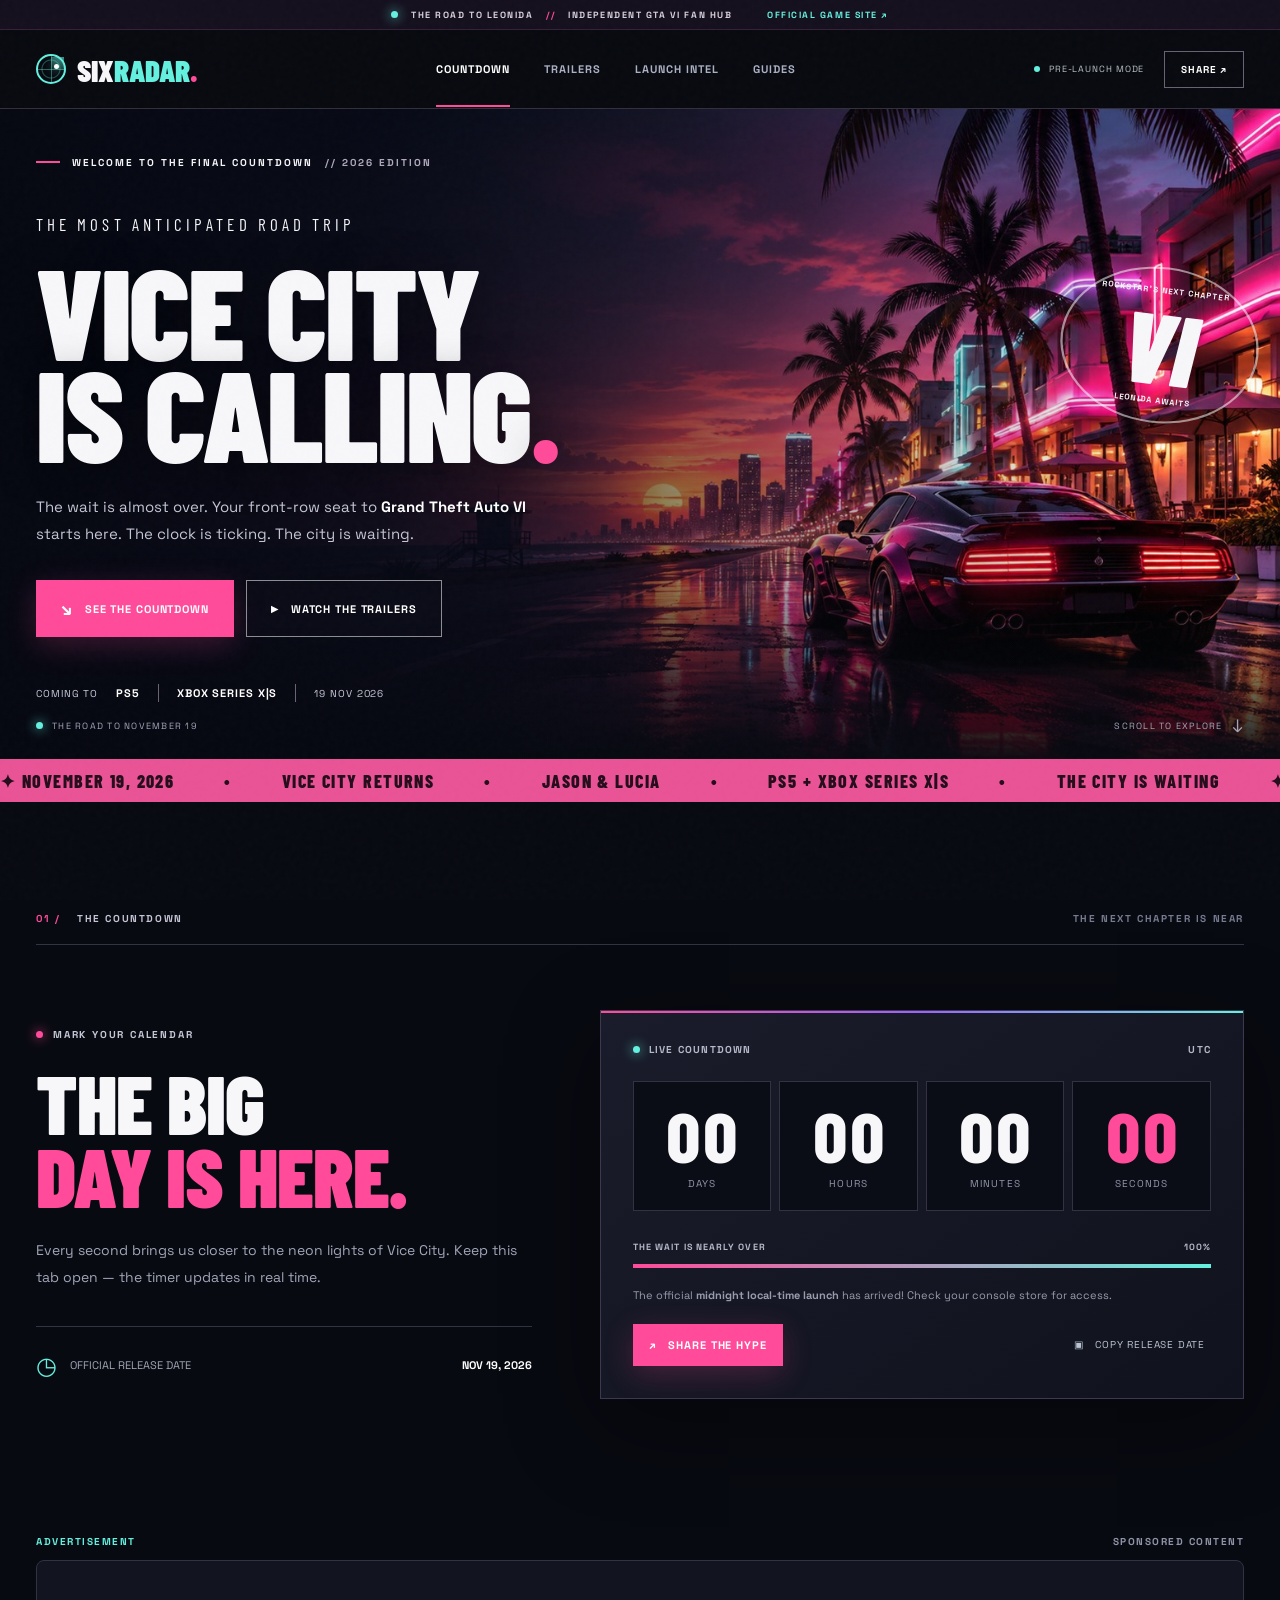
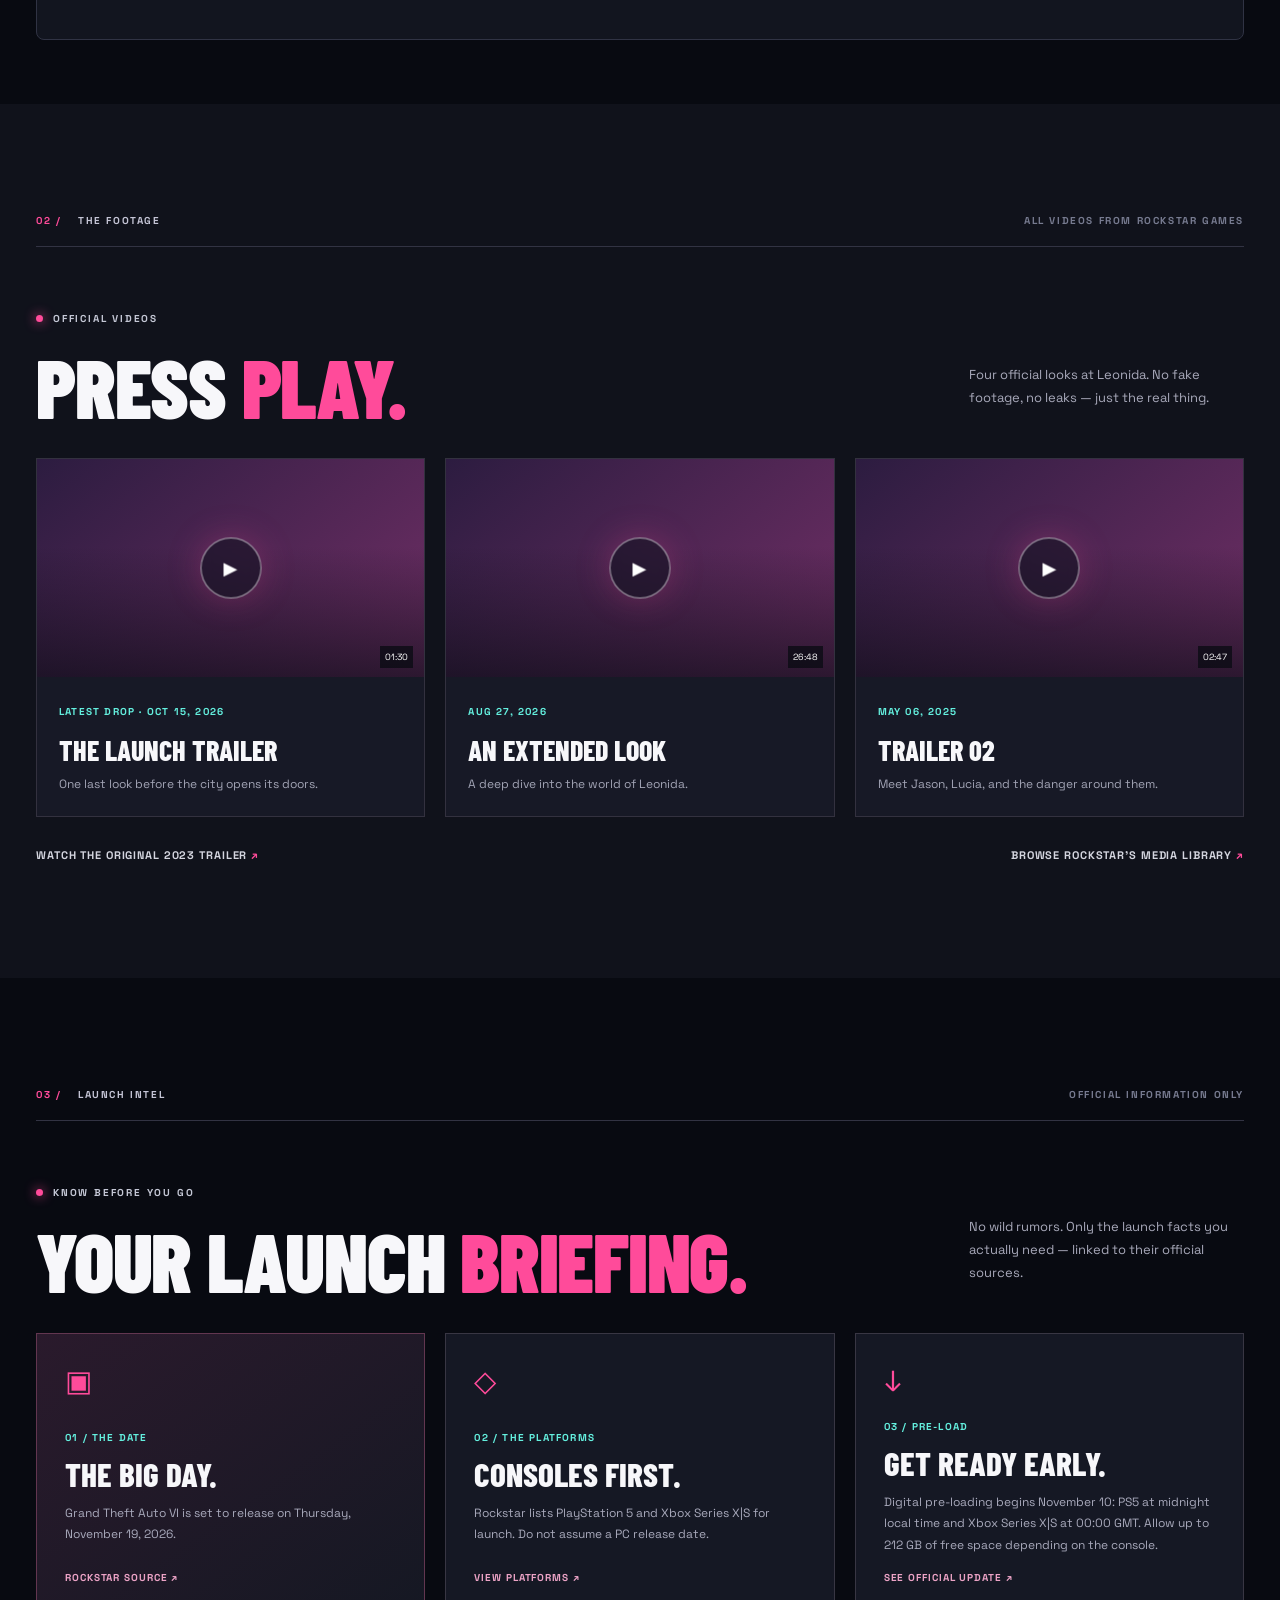
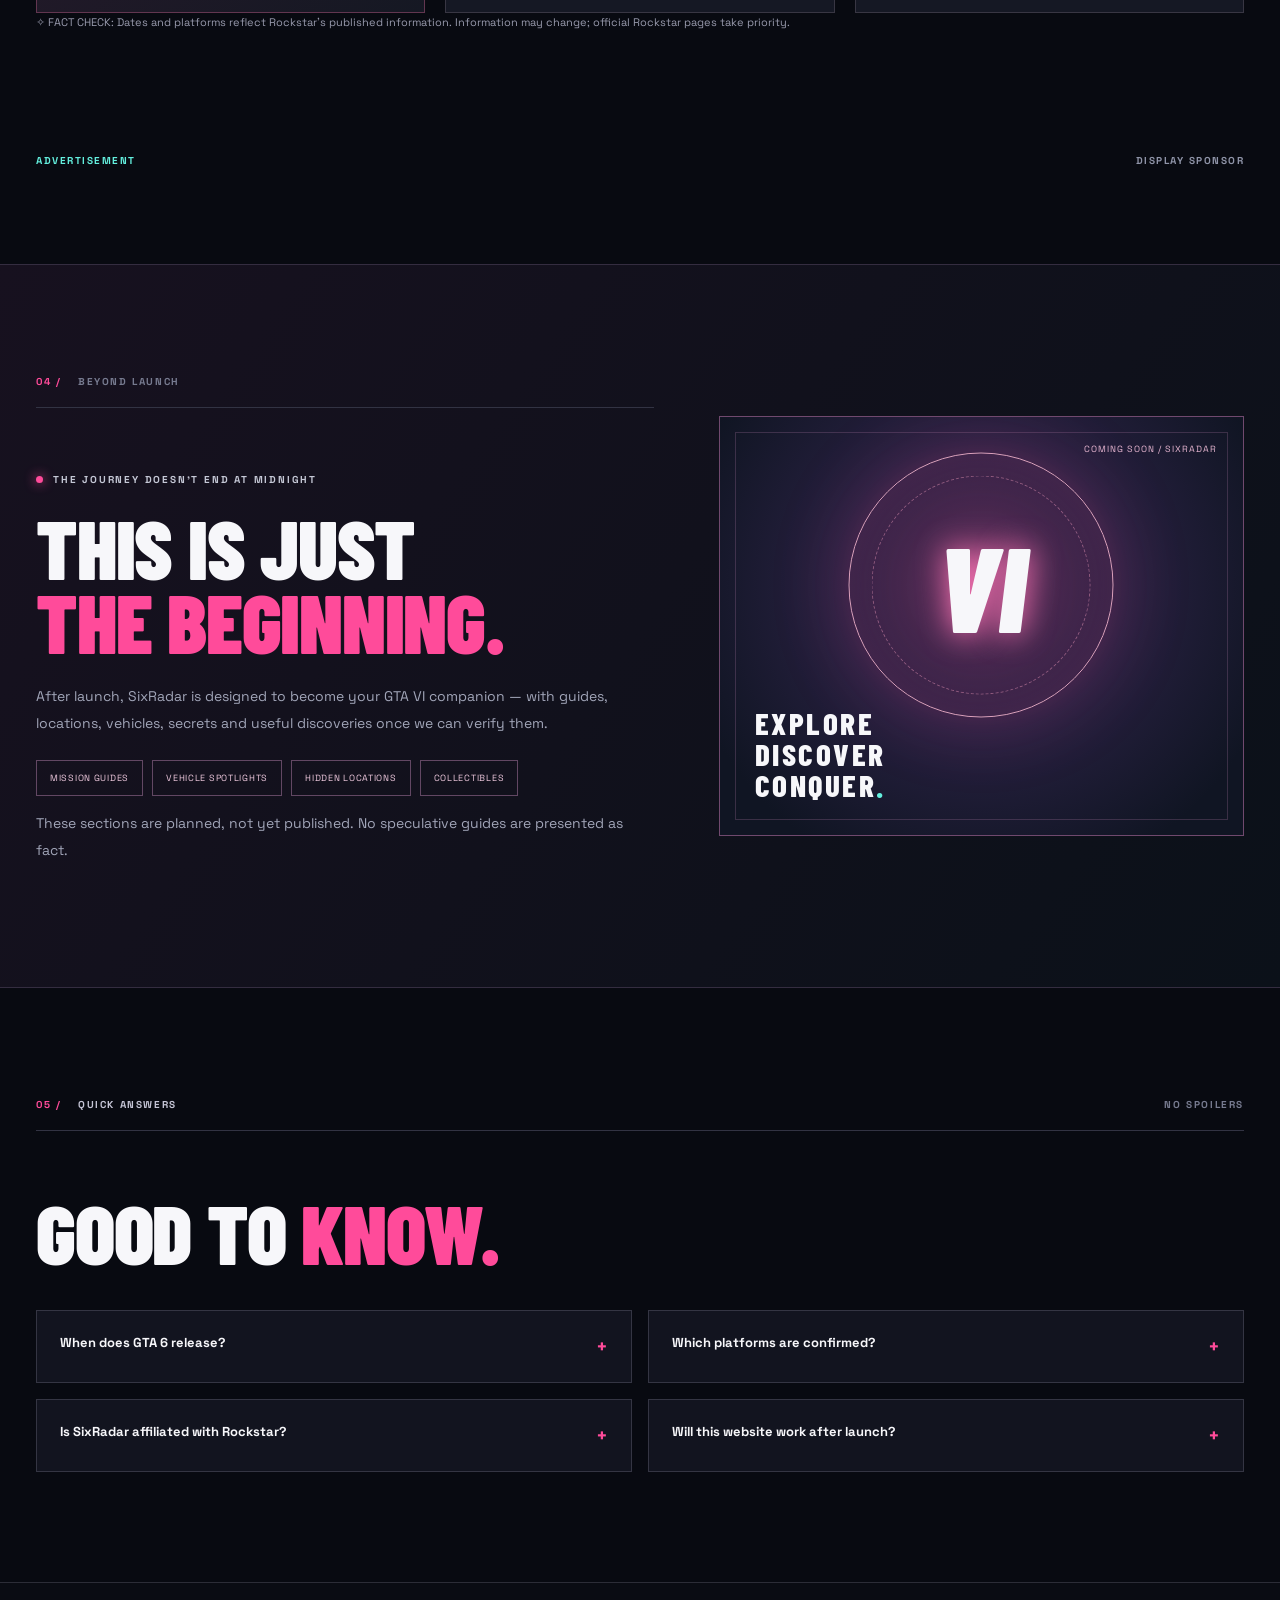
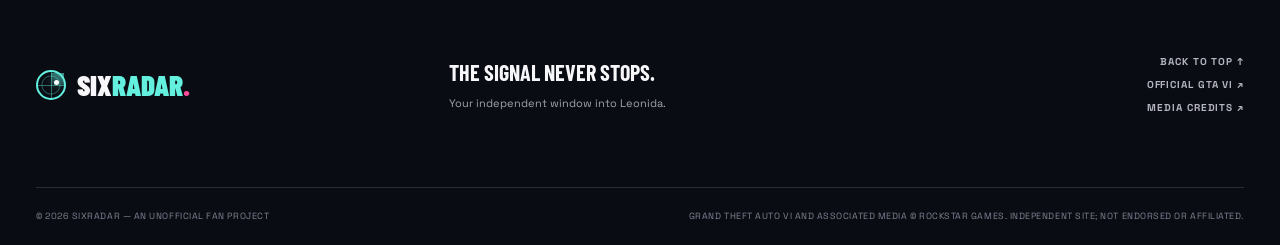
==== index.html @ d9e8db36 "Verify SixRadar Cloudflare Pages in Google Search Console" ====
<!DOCTYPE html>
<html lang="en">
<head>
  <meta charset="utf-8" />
  <meta name="viewport" content="width=device-width,initial-scale=1,viewport-fit=cover" />
  <meta name="google-site-verification" content="GbsGL24piSUaNWdPar-K2qkLWsZM8mzeV_qRBLPNmeA" />
  <meta name="theme-color" content="#090b13" />
  <meta name="description" content="The independent GTA 6 launch hub. Live countdown to November 19, 2026, Rockstar's official trailers, pre-load information, and upcoming GTA VI guides." />
  <meta name="robots" content="index,follow,max-image-preview:large" />
  <link rel="canonical" href="https://sixradar.pages.dev/" />
  <meta property="og:type" content="website" />
  <meta property="og:title" content="SIXRADAR — GTA 6 Countdown, Trailers & Launch Hub" />
  <meta property="og:description" content="Vice City is calling. Count down to November 19, 2026, and watch official GTA VI trailers." />
  <meta property="og:image" content="https://sixradar.pages.dev/assets/vice-neon-hero.jpg" />
  <meta name="twitter:card" content="summary_large_image" />
  <title>GTA 6 Countdown — Release Date, Trailers & Guides | SixRadar</title>
  <link rel="icon" href="assets/favicon.svg" type="image/svg+xml" />
  <link rel="preconnect" href="https://fonts.googleapis.com" />
  <link rel="preconnect" href="https://fonts.gstatic.com" crossorigin />
  <link href="https://fonts.googleapis.com/css2?family=Barlow+Condensed:wght@500;600;700;800;900&family=Space+Grotesk:wght@400;500;600;700&display=swap" rel="stylesheet" />
  <link rel="stylesheet" href="styles.css" />
  <script type="application/ld+json">{"@context":"https://schema.org","@type":"WebSite","name":"SixRadar","description":"Independent Grand Theft Auto VI fan launch hub with countdown, media, and guides.","inLanguage":"en"}</script>
</head>
<body>
  <div class="grain" aria-hidden="true"></div>
  <div class="topline"><span class="live-pip"></span> <span>THE ROAD TO LEONIDA</span> <span class="topline-divider">//</span> <span>INDEPENDENT GTA VI FAN HUB</span> <a href="https://www.rockstargames.com/VI" target="_blank" rel="noopener noreferrer">OFFICIAL GAME SITE <span aria-hidden="true">↗</span></a></div>
  <header class="site-header" id="top">
    <div class="header-wrap">
      <a class="wordmark" href="#top" aria-label="SixRadar home"><span class="radar-mark"><span class="radar-sweep"></span><span class="radar-dot"></span></span><span>SIX<span class="accent">RADAR</span><i>.</i></span></a>
      <nav class="desktop-nav" aria-label="Main navigation">
        <a href="#countdown" class="selected">COUNTDOWN</a><a href="#trailers">TRAILERS</a><a href="#intel">LAUNCH INTEL</a><a href="#afterlaunch">GUIDES</a>
      </nav>
      <div class="header-actions"><span class="online"><span></span> PRE-LAUNCH MODE</span><button class="menu-toggle" id="menu-toggle" aria-label="Toggle menu" aria-controls="mobile-nav" aria-expanded="false"><span></span><span></span><span></span></button><button class="small-share" id="share-header">SHARE <span aria-hidden="true">↗</span></button></div>
    </div>
    <nav class="mobile-nav" id="mobile-nav" aria-label="Mobile navigation" hidden><a href="#countdown">COUNTDOWN</a><a href="#trailers">TRAILERS</a><a href="#intel">LAUNCH INTEL</a><a href="#afterlaunch">GUIDES</a></nav>
  </header>
  <main>
    <section class="hero" aria-labelledby="hero-title">
      <div class="hero-image" role="img" aria-label="Original neon-noir coastal city artwork, with palm trees, a sports car and an illuminated skyline at sunset"></div><div class="hero-color" aria-hidden="true"></div>
      <div class="hero-inner page-width">
        <div class="hero-copy">
          <div class="eyebrow"><span class="eyebrow-line"></span><span>WELCOME TO THE FINAL COUNTDOWN</span><span class="edition">// 2026 EDITION</span></div>
          <div class="hero-label">THE MOST ANTICIPATED ROAD TRIP</div>
          <h1 id="hero-title">VICE CITY<br/><span>IS CALLING<span class="period">.</span></span></h1>
          <p class="hero-sub">The wait is almost over. Your front-row seat to <strong>Grand Theft Auto VI</strong> starts here. The clock is ticking. The city is waiting.</p>
          <div class="hero-cta"><a href="#countdown" class="btn btn-primary"><span class="arrow-circle">↘</span> SEE THE COUNTDOWN</a><a href="#trailers" class="btn btn-glass"><span class="play-small">▶</span> WATCH THE TRAILERS</a></div>
          <div class="hero-platforms"><span>COMING TO</span><strong>PS5</strong><span class="platform-divide"></span><strong>XBOX SERIES X|S</strong><span class="platform-divide"></span><span>19 NOV 2026</span></div>
        </div>
        <div class="hero-stamp"><span class="stamp-mini">ROCKSTAR'S NEXT CHAPTER</span><strong>VI</strong><span>LEONIDA AWAITS</span></div>
        <div class="hero-bottom"><span><span class="live-pip"></span> THE ROAD TO NOVEMBER 19</span><span>SCROLL TO EXPLORE <span class="scrollarrow">↓</span></span></div>
      </div>
    </section>
    <div class="ticker" aria-label="Launch information"><div class="ticker-content"> <span>✦ NOVEMBER 19, 2026</span> <span>•</span><span>VICE CITY RETURNS</span><span>•</span><span>JASON & LUCIA</span><span>•</span><span>PS5 + XBOX SERIES X|S</span><span>•</span><span>THE CITY IS WAITING</span><span>✦</span><span> NOVEMBER 19, 2026</span></div></div>

    <section class="countdown-section section page-width" id="countdown" aria-labelledby="countdown-heading">
      <div class="section-topline"><span><span class="section-number">01 /</span> THE COUNTDOWN</span><span>THE NEXT CHAPTER IS NEAR</span></div>
      <div class="countdown-layout">
        <div class="countdown-left"><div class="section-kicker"><span class="pink-pip"></span> MARK YOUR CALENDAR</div><h2 id="countdown-heading">THE FINAL<br/><em>COUNTDOWN.</em></h2><p>Every second brings us closer to the neon lights of Vice City. Keep this tab open — the timer updates in real time.</p><div class="launch-date"><span class="launch-calendar">◷</span><span>OFFICIAL RELEASE DATE</span><strong>NOV 19, 2026</strong></div></div>
        <div class="timer-panel"><div class="timer-top"><span><span class="live-pip"></span> LIVE COUNTDOWN</span><span id="timezone-label">YOUR LOCAL TIME</span></div>
          <div class="timer-grid" role="timer" aria-label="Countdown to GTA VI release date"><div class="timer-cell"><strong id="days">--</strong><span>DAYS</span></div><div class="timer-cell"><strong id="hours">--</strong><span>HOURS</span></div><div class="timer-cell"><strong id="minutes">--</strong><span>MINUTES</span></div><div class="timer-cell"><strong id="seconds">--</strong><span>SECONDS</span></div></div>
          <div class="progress-meta"><span>THE WAIT IS NEARLY OVER</span><span id="progress-pct">...</span></div><div class="progress-track" role="progressbar" aria-label="Countdown progress through November 2026" aria-valuemin="0" aria-valuemax="100" aria-valuenow="0" id="progressbar"><span id="progress-fill"></span></div><p class="timer-footnote" id="countdown-note">Countdown to the officially confirmed <strong>midnight local-time launch</strong> on November 19, 2026. Actual access also depends on your platform and account.</p>
          <div class="timer-actions"><button id="share-countdown" class="btn btn-primary btn-compact">↗ &nbsp; SHARE THE HYPE</button><button id="copy-date" class="date-action">▣ &nbsp; COPY RELEASE DATE</button></div>
        </div>
      </div>
    </section>

    <!-- Adsterra Native Banner (publisher supplied; approved SixRadar zone) -->
    <aside class="sponsored-section page-width" aria-label="Sponsored content">
      <div class="sponsored-heading"><span>ADVERTISEMENT</span><span>SPONSORED CONTENT</span></div>
      <div class="sponsored-content">
        <script async="async" data-cfasync="false" src="https://bauval.org/21/71a79f632a3027678ef19971a201fa99"></script>
        <div id="container-71a79f632a3027678ef19971a201fa99"></div>
      </div>
    </aside>

    <section class="trailers-section section" id="trailers" aria-labelledby="trailers-heading"><div class="page-width"><div class="section-topline"><span><span class="section-number">02 /</span> THE FOOTAGE</span><span>ALL VIDEOS FROM ROCKSTAR GAMES</span></div><div class="section-title-row"><div><div class="section-kicker"><span class="pink-pip"></span> OFFICIAL VIDEOS</div><h2 id="trailers-heading">PRESS <em>PLAY.</em></h2></div><p>Four official looks at Leonida. No fake footage, no leaks — just the real thing.</p></div>
      <div class="video-grid"><article class="video-card featured"><button class="video-thumb" data-video="rz1B4B2yBZY" data-title="Grand Theft Auto VI Launch Trailer" aria-label="Play the GTA VI Launch Trailer"><img src="https://i.ytimg.com/vi/rz1B4B2yBZY/maxresdefault.jpg" alt="Official GTA VI Launch Trailer thumbnail" loading="lazy" onerror="this.hidden=true"/><span class="video-tint"></span><span class="play-button">▶</span><span class="video-length">01:30</span></button><div class="video-info"><span class="video-tag">LATEST DROP · OCT 15, 2026</span><h3>THE LAUNCH TRAILER</h3><p>One last look before the city opens its doors.</p></div></article>
      <article class="video-card"><button class="video-thumb" data-video="tJbzMqJGH4k" data-title="Grand Theft Auto VI: An Extended Look" aria-label="Play GTA VI An Extended Look"><img src="https://i.ytimg.com/vi/tJbzMqJGH4k/maxresdefault.jpg" alt="Official GTA VI extended look video thumbnail" loading="lazy" onerror="this.hidden=true"/><span class="video-tint"></span><span class="play-button">▶</span><span class="video-length">26:48</span></button><div class="video-info"><span class="video-tag">AUG 27, 2026</span><h3>AN EXTENDED LOOK</h3><p>A deep dive into the world of Leonida.</p></div></article>
      <article class="video-card"><button class="video-thumb" data-video="VQRLujxTm3c" data-title="Grand Theft Auto VI Trailer 2" aria-label="Play GTA VI Trailer 2"><img src="https://i.ytimg.com/vi/VQRLujxTm3c/maxresdefault.jpg" alt="Official GTA VI Trailer 2 thumbnail" loading="lazy" onerror="this.hidden=true"/><span class="video-tint"></span><span class="play-button">▶</span><span class="video-length">02:47</span></button><div class="video-info"><span class="video-tag">MAY 06, 2025</span><h3>TRAILER 02</h3><p>Meet Jason, Lucia, and the danger around them.</p></div></article></div>
      <div class="trailers-footer"><button class="text-link" data-video="QdBZY2fkU-0" data-title="Grand Theft Auto VI Trailer 1">WATCH THE ORIGINAL 2023 TRAILER <span>↗</span></button><a class="text-link" href="https://www.rockstargames.com/VI/media" target="_blank" rel="noopener noreferrer">BROWSE ROCKSTAR'S MEDIA LIBRARY <span>↗</span></a></div>
      </div></section>

    <section class="intel-section section page-width" id="intel" aria-labelledby="intel-heading"><div class="section-topline"><span><span class="section-number">03 /</span> LAUNCH INTEL</span><span>OFFICIAL INFORMATION ONLY</span></div><div class="section-title-row"><div><div class="section-kicker"><span class="pink-pip"></span> KNOW BEFORE YOU GO</div><h2 id="intel-heading">YOUR LAUNCH <em>BRIEFING.</em></h2></div><p>No wild rumors. Only the launch facts you actually need — linked to their official sources.</p></div>
      <div class="intel-grid">
        <article class="intel-card card-main"><div class="intel-icon">▣</div><div><span class="intel-tag">01 / THE DATE</span><h3>THE BIG DAY.</h3><p>Grand Theft Auto VI is set to release on Thursday, November 19, 2026.</p></div><a href="https://www.rockstargames.com/VI" target="_blank" rel="noopener noreferrer">ROCKSTAR SOURCE ↗</a></article>
        <article class="intel-card"><div class="intel-icon">◇</div><div><span class="intel-tag">02 / THE PLATFORMS</span><h3>CONSOLES FIRST.</h3><p>Rockstar lists PlayStation 5 and Xbox Series X|S for launch. Do not assume a PC release date.</p></div><a href="https://www.rockstargames.com/VI" target="_blank" rel="noopener noreferrer">VIEW PLATFORMS ↗</a></article>
        <article class="intel-card"><div class="intel-icon">↓</div><div><span class="intel-tag">03 / PRE-LOAD</span><h3>GET READY EARLY.</h3><p>Digital pre-loading begins November 10: PS5 at midnight local time and Xbox Series X|S at 00:00 GMT. Allow up to 212 GB of free space depending on the console.</p></div><a href="https://www.rockstargames.com/VI" target="_blank" rel="noopener noreferrer">SEE OFFICIAL UPDATE ↗</a></article>
      </div>
      <div class="source-note">✧ FACT CHECK: Dates and platforms reflect Rockstar's published information. Information may change; official Rockstar pages take priority.</div>
    </section>

    <!-- Adsterra display banner: separate approved 300 x 250 unit. -->
    <aside id="sixradar-display-ad" class="display-ad-section page-width" aria-label="Advertisement">
      <div class="sponsored-heading"><span>ADVERTISEMENT</span><span>DISPLAY SPONSOR</span></div>
      <div class="display-ad-content" id="sixradar-display-ad-slot">
        <script>
          atOptions = {
            'key' : 'fc6f729afa600598c1910cc25ad0505a',
            'format' : 'iframe',
            'height' : 250,
            'width' : 300,
            'params' : {}
          };
        </script>
        <script src="https://bauval.org/22/fc6f729afa600598c1910cc25ad0505a"></script>
      </div>
    </aside>

    <section class="after-section section" id="afterlaunch" aria-labelledby="after-heading"><div class="after-wrap page-width"><div class="after-copy"><div class="section-topline"><span><span class="section-number">04 /</span> BEYOND LAUNCH</span></div><div class="section-kicker"><span class="pink-pip"></span> THE JOURNEY DOESN'T END AT MIDNIGHT</div><h2 id="after-heading">THIS IS JUST<br/><em>THE BEGINNING.</em></h2><p>After launch, SixRadar is designed to become your GTA VI companion — with guides, locations, vehicles, secrets and useful discoveries once we can verify them.</p><div class="coming-tags"><span>MISSION GUIDES</span><span>VEHICLE SPOTLIGHTS</span><span>HIDDEN LOCATIONS</span><span>COLLECTIBLES</span></div><p class="future-disclaimer">These sections are planned, not yet published. No speculative guides are presented as fact.</p></div><div class="future-card"><div class="future-circle"><div class="future-circle-inner">VI</div></div><div class="future-corner">COMING SOON / SIXRADAR</div><div class="future-lines"><div>EXPLORE</div><div>DISCOVER</div><div>CONQUER<span>.</span></div></div></div></div></section>

    <section class="faq section page-width" aria-labelledby="faq-heading"><div class="section-topline"><span><span class="section-number">05 /</span> QUICK ANSWERS</span><span>NO SPOILERS</span></div><h2 id="faq-heading">GOOD TO <em>KNOW.</em></h2><div class="faq-grid"><details><summary>When does GTA 6 release? <span>+</span></summary><p>Rockstar has announced November 19, 2026. Rockstar confirms release at midnight in your local timezone on November 19, 2026 for PS5 and Xbox Series X|S.</p></details><details><summary>Which platforms are confirmed? <span>+</span></summary><p>Rockstar lists PlayStation 5 and Xbox Series X|S. For other platforms, look for a direct announcement from Rockstar rather than rumors.</p></details><details><summary>Is SixRadar affiliated with Rockstar? <span>+</span></summary><p>No. SixRadar is an independent, unofficial fan project. Grand Theft Auto and related artwork/video content are the property of Rockstar Games and their respective owners.</p></details><details><summary>Will this website work after launch? <span>+</span></summary><p>Yes. The countdown automatically switches to a launch-day message, while the roadmap is ready for post-launch guides and verified discoveries.</p></details></div></section>
  </main>
  <footer><div class="footer-inner page-width"><div class="footer-logo wordmark"><span class="radar-mark"><span class="radar-sweep"></span><span class="radar-dot"></span></span><span>SIX<span class="accent">RADAR</span><i>.</i></span></div><p>THE SIGNAL NEVER STOPS.<br/><span>Your independent window into Leonida.</span></p><div class="footer-links"><a href="#top">BACK TO TOP ↑</a><a href="https://www.rockstargames.com/VI" target="_blank" rel="noopener noreferrer">OFFICIAL GTA VI ↗</a><a href="https://www.rockstargames.com/VI/media" target="_blank" rel="noopener noreferrer">MEDIA CREDITS ↗</a></div></div><div class="footer-bottom page-width"><span>© 2026 SIXRADAR — AN UNOFFICIAL FAN PROJECT</span><span>GRAND THEFT AUTO VI AND ASSOCIATED MEDIA © ROCKSTAR GAMES. INDEPENDENT SITE; NOT ENDORSED OR AFFILIATED.</span></div></footer>
  <div class="video-modal" id="video-modal" role="dialog" aria-modal="true" aria-labelledby="modal-title" aria-hidden="true"><div class="modal-backdrop" data-close="true"></div><div class="modal-container"><div class="modal-header"><h3 id="modal-title">OFFICIAL VIDEO</h3><button class="modal-close" aria-label="Close video" id="close-modal">✕</button></div><div class="video-player" id="video-player"></div><a href="https://www.youtube.com/@RockstarGames" class="watch-source" target="_blank" rel="noopener noreferrer">WATCH MORE ON ROCKSTAR'S YOUTUBE ↗</a></div></div>
  <div class="toast" id="toast" role="status" aria-live="polite"></div>
  <script src="script.js" defer></script>
</body>
</html>
---- styles.css ----
:root{--bg:#080a11;--panel:#151823;--text:#f7f7fa;--muted:#a1a5b8;--line:#323343;--pink:#ff4b9a;--cyan:#64f0df;--display:'Barlow Condensed',Impact,sans-serif;--body:'Space Grotesk',Arial,sans-serif}
*{box-sizing:border-box}html{scroll-behavior:smooth;scroll-padding-top:95px}body{margin:0;background:var(--bg);color:var(--text);font-family:var(--body);overflow-x:hidden}body.modal-open{overflow:hidden}a{color:inherit;text-decoration:none}button{font:inherit;cursor:pointer}button:focus-visible,a:focus-visible,summary:focus-visible{outline:2px solid var(--cyan);outline-offset:4px}img{max-width:100%;display:block}.page-width{width:min(1220px,calc(100% - 72px));margin:auto}
.grain{pointer-events:none;position:fixed;z-index:20;inset:0;opacity:.08;background-image:url("data:image/svg+xml,%3Csvg viewBox='0 0 180 180' xmlns='http://www.w3.org/2000/svg'%3E%3Cfilter id='n'%3E%3CfeTurbulence type='fractalNoise' baseFrequency='.92' numOctaves='3'/%3E%3C/filter%3E%3Crect width='100%25' height='100%25' filter='url(%23n)' opacity='.25'/%3E%3C/svg%3E")}
.topline{height:30px;background:#15101e;border-bottom:1px solid #362139;display:flex;justify-content:center;align-items:center;gap:13px;font-size:9px;letter-spacing:.17em;font-weight:700;color:#dad0dd}.topline a{margin-left:22px;color:var(--cyan)}.topline-divider{color:var(--pink)}.live-pip,.pink-pip{display:inline-block;width:7px;height:7px;border-radius:50%;background:var(--cyan);box-shadow:0 0 12px var(--cyan);flex-shrink:0;animation:blink 3s infinite}.pink-pip{background:var(--pink);box-shadow:0 0 12px var(--pink)}@keyframes blink{50%{opacity:.5}}
.site-header{position:sticky;top:0;z-index:15;background:rgba(9,11,17,.95);border-bottom:1px solid #33303c;backdrop-filter:blur(18px)}.header-wrap{width:min(1300px,calc(100% - 72px));height:78px;margin:auto;display:flex;align-items:center;justify-content:space-between;gap:22px}.wordmark{display:inline-flex;align-items:center;gap:11px;font-family:var(--display);font-size:31px;font-weight:900;white-space:nowrap}.wordmark .accent{color:var(--cyan)}.wordmark i{font-style:normal;color:var(--pink)}.radar-mark{width:30px;height:30px;border:2px solid var(--cyan);border-radius:50%;position:relative;display:inline-block;background:repeating-radial-gradient(circle,transparent 0 8px,#64f0df55 9px,transparent 10px)}.radar-mark:before,.radar-mark:after{content:'';position:absolute;background:#64f0df66}.radar-mark:before{height:100%;width:1px;left:50%}.radar-mark:after{width:100%;height:1px;top:50%}.radar-sweep{position:absolute;width:50%;height:50%;top:1px;left:50%;background:linear-gradient(25deg,transparent,#64f0df99);transform-origin:0 100%;animation:sweep 4s linear infinite}@keyframes sweep{to{transform:rotate(360deg)}}.radar-dot{position:absolute;width:5px;height:5px;top:8px;right:5px;border-radius:50%;background:white;box-shadow:0 0 10px var(--cyan)}
.desktop-nav{display:flex;gap:34px}.desktop-nav a{font-size:11px;letter-spacing:.09em;font-weight:700;color:#abb0c2;position:relative}.desktop-nav a:hover,.desktop-nav .selected{color:white}.desktop-nav .selected:after{content:'';position:absolute;bottom:-31px;height:2px;background:var(--pink);left:0;right:0}.header-actions{display:flex;align-items:center;gap:20px}.online{font-size:9px;letter-spacing:.1em;color:#b9c3c7;white-space:nowrap}.online span{display:inline-block;background:var(--cyan);width:6px;height:6px;border-radius:50%;margin-right:6px}.small-share{border:1px solid #646475;background:transparent;color:white;font-size:10px;padding:11px 16px;letter-spacing:.08em;font-weight:700}.menu-toggle,.mobile-nav{display:none}
.hero{position:relative;min-height:650px;background:#101422;overflow:hidden}.hero-image{position:absolute;inset:0;background-color:#15132c;background-image:url('assets/vice-neon-hero.jpg'),url('assets/vice-neon-hero.svg');background-position:center 54%,center 54%;background-size:cover,cover;background-repeat:no-repeat;transform:scale(1.03);animation:heroPan 20s ease-in-out infinite alternate}@keyframes heroPan{to{transform:scale(1.09) translateX(-1.2%)}}.hero-color{position:absolute;inset:0;background:linear-gradient(90deg,#060811f2 0%,#060811c6 26%,#06081166 56%,transparent 90%),linear-gradient(0deg,#080a11f7 0%,transparent 27%,transparent 65%)}.hero-inner{height:650px;position:relative;display:flex;align-items:center}.hero-copy{position:relative;z-index:1;max-width:830px;margin-top:-10px}.eyebrow{display:flex;align-items:center;gap:12px;letter-spacing:.2em;font-size:10px;font-weight:700}.eyebrow-line{width:24px;height:2px;background:var(--pink)}.edition{color:#b0aabf}.hero-label{font-family:var(--display);font-size:17px;letter-spacing:.24em;margin-top:45px}.hero h1{font-family:var(--display);font-size:clamp(78px,10vw,154px);font-weight:900;line-height:.8;letter-spacing:-.018em;margin:25px 0 29px;text-shadow:0 5px 45px #0006}.hero h1 .period{color:var(--pink)}.hero-sub{max-width:490px;color:#c5c6d5;font-size:15px;line-height:1.85}.hero-sub strong{color:white}.hero-cta{display:flex;flex-wrap:wrap;gap:12px;margin-top:32px}.btn{display:inline-flex;align-items:center;justify-content:center;gap:12px;padding:16px 24px;border:1px solid transparent;min-height:49px;color:white;font-size:11px;letter-spacing:.08em;font-weight:700;transition:.2s}.btn:hover{transform:translateY(-2px)}.btn-primary{background:var(--pink);box-shadow:0 8px 30px #ff4b9a38}.btn-primary:hover{box-shadow:0 8px 40px #ff4b9a80}.btn-glass{background:#11111d66;border-color:#ffffff88;backdrop-filter:blur(6px)}.arrow-circle{font-size:18px}.play-small{font-size:9px}.hero-platforms{display:flex;align-items:center;gap:18px;flex-wrap:wrap;color:#c9c9d8;margin-top:47px;font-size:10px;letter-spacing:.09em}.hero-platforms strong{color:white;font-size:11px}.platform-divide{width:1px;height:18px;background:#696473}.hero-stamp{position:absolute;right:20px;top:27%;display:flex;flex-direction:column;align-items:center;transform:rotate(7deg)}.hero-stamp:before{content:'';position:absolute;inset:-18px -22px;border:2px solid #ffffff85;border-radius:50%;transform:scaleX(1.15)}.hero-stamp strong{font:italic 900 100px var(--display);line-height:1}.hero-stamp span{font-size:8px;letter-spacing:.14em;font-weight:800}.hero-bottom{position:absolute;bottom:22px;left:0;right:0;display:flex;justify-content:space-between;gap:10px;color:#a3a6b9;font-size:9px;letter-spacing:.14em}.hero-bottom>span{display:flex;align-items:center;gap:9px}.scrollarrow{font-size:18px}.ticker{height:43px;background:#e95396;color:#260d1b;display:flex;align-items:center;overflow:hidden}.ticker-content{display:flex;gap:50px;align-items:center;justify-content:space-around;white-space:nowrap;min-width:100%;font:800 18px var(--display);letter-spacing:.08em}
.section{padding-block:110px}.section-topline{display:flex;justify-content:space-between;gap:15px;border-bottom:1px solid var(--line);padding-bottom:19px;margin-bottom:65px;color:#c5c5d6;letter-spacing:.16em;font-size:10px;font-weight:700}.section-topline>span:last-child{color:#777b90}.section-number{color:var(--pink);margin-right:12px}.section-kicker{display:flex;align-items:center;gap:10px;color:#c5c8d6;font-size:10px;letter-spacing:.18em;font-weight:700}.section h2{font:900 clamp(56px,6.5vw,98px)/.88 var(--display);margin:25px 0;letter-spacing:-.015em}.section h2 em{font-style:normal;color:var(--pink)}.countdown-layout{display:grid;grid-template-columns:.87fr 1.13fr;gap:68px;align-items:center}.countdown-left>p,.after-copy>p{color:var(--muted);font-size:14px;line-height:1.9}.launch-date{display:flex;align-items:center;gap:13px;border-top:1px solid var(--line);padding-top:23px;margin-top:35px;color:#a0a5b5;font-size:11px}.launch-calendar{font-size:24px;color:var(--cyan)}.launch-date strong{margin-left:auto;color:white}.timer-panel{padding:32px;background:linear-gradient(145deg,#1a1c2b,#10121d);border:1px solid #3c3850;box-shadow:0 25px 85px #0006;position:relative;overflow:hidden}.timer-panel:before{content:'';position:absolute;inset:0 0 auto;height:2px;background:linear-gradient(90deg,var(--pink),#9c63fd,var(--cyan))}.timer-top,.progress-meta{display:flex;justify-content:space-between;gap:8px;color:#b6b9c9;font-size:10px;letter-spacing:.12em;font-weight:700}.timer-top>span:first-child{display:flex;align-items:center;gap:9px}.timer-grid{display:grid;grid-template-columns:repeat(4,minmax(0,1fr));gap:8px;margin-top:25px}.timer-cell{min-width:0;background:#0b0d16;border:1px solid #323242;padding:25px 3px 20px;display:flex;flex-direction:column;align-items:center;gap:14px}.timer-cell strong{font:800 clamp(43px,5.5vw,87px)/.8 var(--display);font-variant-numeric:tabular-nums}.timer-cell:last-child strong{color:var(--pink)}.timer-cell span{font-size:10px;letter-spacing:.12em;color:#9295aa}.progress-meta{margin-top:30px;font-size:9px}.progress-track{height:4px;background:#393748;margin-top:11px;overflow:hidden}.progress-track>span{display:block;width:0;height:100%;background:linear-gradient(90deg,var(--pink),var(--cyan));transition:width .35s}.timer-footnote{font-size:11px;line-height:1.75;color:#999cad;margin:18px 0}.timer-actions{display:flex;align-items:center;justify-content:space-between;gap:12px;flex-wrap:wrap}.btn-compact{padding:12px 15px;min-height:42px}.date-action{border:0;background:transparent;color:#bbc4d3;font-size:10px;letter-spacing:.08em}.date-action:hover{color:var(--cyan)}
.trailers-section{background:#10121b}.section-title-row{display:flex;justify-content:space-between;align-items:end;gap:30px;margin-bottom:35px}.section-title-row h2{margin-bottom:0}.section-title-row>p{max-width:275px;color:#a8a9ba;font-size:13px;line-height:1.8}.video-grid{display:grid;grid-template-columns:repeat(3,1fr);gap:20px}.video-card{background:#171926;border:1px solid #33313f;overflow:hidden}.video-card:hover{border-color:#ff4b9a88}.video-thumb{position:relative;display:block;width:100%;border:0;padding:0;background:linear-gradient(140deg,#2c1c40,#712f66);aspect-ratio:16/9;overflow:hidden}.video-thumb img{width:100%;height:100%;object-fit:cover;filter:saturate(.9)}.video-thumb img[hidden]{display:none}.video-tint{position:absolute;inset:0;background:linear-gradient(0deg,#090b14a9,transparent 60%)}.play-button{position:absolute;top:50%;left:50%;transform:translate(-50%,-50%);width:61px;height:61px;border:1px solid #fff9;display:grid;place-items:center;border-radius:50%;background:#0c101c88;backdrop-filter:blur(6px);color:white;font-size:18px;box-shadow:0 0 35px #ff4b9a40}.video-thumb:hover .play-button{background:var(--pink)}.video-length{position:absolute;right:11px;bottom:9px;background:#080a11bc;padding:5px;color:white;font-size:9px}.video-info{padding:22px}.video-tag,.intel-tag{font-size:10px;letter-spacing:.12em;font-weight:700;color:var(--cyan)}.video-info h3{font:800 28px var(--display);margin:13px 0 8px}.video-info p{color:#a2a4b5;font-size:12px;line-height:1.65;margin:0}.trailers-footer{display:flex;justify-content:space-between;gap:16px;flex-wrap:wrap;margin-top:25px}.text-link{background:transparent;border:0;color:#d4d5df;padding:6px 0;font-size:11px;letter-spacing:.08em;font-weight:700}.text-link span{color:var(--pink)}.text-link:hover{color:var(--cyan)}
.intel-grid{display:grid;grid-template-columns:repeat(3,1fr);gap:20px}.intel-card{background:#151824;border:1px solid #383643;padding:28px;min-height:280px;display:flex;flex-direction:column;justify-content:space-between}.intel-card:hover{border-color:#d45d9a}.intel-card.card-main{background:linear-gradient(145deg,#2a1a2c,#151823);border-color:#623650}.intel-icon{height:50px;color:var(--pink);font-size:29px}.intel-card h3{font:800 33px/1 var(--display);margin:12px 0}.intel-card p{font-size:12px;line-height:1.8;color:#a8a9bb}.intel-card a{font-size:10px;letter-spacing:.09em;color:#eca3c6;font-weight:700}.source-note,.future-disclaimer{font-size:11px;color:#989aad;line-height:1.8}
.after-section{background:linear-gradient(125deg,#17111f,#0b1119);border-block:1px solid #342d40}.after-wrap{display:grid;grid-template-columns:1fr .85fr;gap:65px;align-items:center}.coming-tags{display:flex;flex-wrap:wrap;gap:9px;margin-top:24px}.coming-tags span{padding:11px 13px;border:1px solid #624763;color:#efc9de;font-size:9px;letter-spacing:.08em}.future-card{height:420px;position:relative;border:1px solid #70496e;overflow:hidden;background:radial-gradient(circle at 50% 40%,#6b305e,#272040 40%,#101523 85%);padding:35px;display:flex;flex-direction:column;justify-content:flex-end}.future-card:before{content:'';position:absolute;inset:15px;border:1px solid #8c638a55}.future-circle{position:absolute;width:265px;height:265px;top:40%;left:50%;transform:translate(-50%,-50%);border:1px solid #dca0bb;border-radius:50%;display:grid;place-items:center;box-shadow:0 0 80px #ff4b9a38,inset 0 0 55px #ff4b9a2c}.future-circle:before{content:'';position:absolute;inset:22px;border:1px dashed #e995b67a;border-radius:50%}.future-circle-inner{font:italic 900 120px var(--display);text-shadow:0 0 30px #ff78b7}.future-corner{position:absolute;top:26px;right:26px;font-size:9px;letter-spacing:.11em;color:#e6b5d0}.future-lines{position:relative;font:800 31px/1 var(--display);letter-spacing:.08em}.future-lines span{color:var(--cyan)}
.faq h2{margin:0 0 40px}.faq-grid{display:grid;grid-template-columns:1fr 1fr;gap:16px}.faq details{background:#12141f;border:1px solid #343543;padding:23px;align-self:start}.faq summary{list-style:none;display:flex;justify-content:space-between;gap:15px;cursor:pointer;font-size:13px;font-weight:700}.faq summary::-webkit-details-marker{display:none}.faq summary span{font-size:19px;color:var(--pink)}.faq details p{color:#aaadbb;font-size:12px;line-height:1.85}
footer{background:#0a0c13;border-top:1px solid #2c2d37}.footer-inner{display:grid;grid-template-columns:1fr 1fr 1fr;gap:30px;align-items:center;padding-block:54px}.footer-logo{font-size:29px}.footer-inner>p{font:700 22px var(--display);line-height:1.2}.footer-inner>p span{font:400 11px var(--body);color:#a3a3b1}.footer-links{display:flex;flex-direction:column;gap:10px;align-items:flex-end}.footer-links a{font-size:10px;letter-spacing:.09em;color:#b5b5c2;font-weight:700}.footer-bottom{padding-block:21px;display:flex;justify-content:space-between;gap:35px;border-top:1px solid #292b37;color:#818293;font-size:9px;line-height:1.6;letter-spacing:.06em}
.video-modal{position:fixed;inset:0;z-index:50;display:none;align-items:center;justify-content:center;padding:18px}.video-modal.open{display:flex}.modal-backdrop{position:absolute;inset:0;background:#04050bea;backdrop-filter:blur(9px)}.modal-container{z-index:1;position:relative;width:min(100%,1000px);background:#161923;border:1px solid #68425c;padding:20px}.modal-header{display:flex;justify-content:space-between;align-items:center;margin-bottom:12px}.modal-header h3{font-size:12px;letter-spacing:.1em}.modal-close{background:#2b2432;border:0;color:white;width:36px;height:36px}.video-player{aspect-ratio:16/9;background:#090a14}.video-player iframe{width:100%;height:100%;border:0}.watch-source{display:inline-block;color:var(--cyan);margin-top:15px;font-size:10px}.toast{position:fixed;z-index:70;bottom:24px;left:50%;transform:translate(-50%,30px);opacity:0;pointer-events:none;padding:14px 20px;background:#1c2630;border:1px solid var(--cyan);font-size:12px;transition:.25s}.toast.show{opacity:1;transform:translate(-50%,0)}
@media(max-width:1100px){.desktop-nav{gap:16px}.online{display:none}.countdown-layout{gap:35px}.timer-panel{padding:22px}.after-wrap{gap:40px}}
@media(max-width:800px){.page-width{width:calc(100% - 38px)}.header-wrap{width:calc(100% - 38px);height:68px}.wordmark{font-size:27px}.topline a,.topline-divider{display:none}.desktop-nav{display:none}.menu-toggle{display:flex;width:36px;height:36px;padding:8px 6px;flex-direction:column;justify-content:space-around;background:transparent;border:1px solid #565265}.menu-toggle span{height:2px;background:white;width:100%}.mobile-nav{display:flex;flex-direction:column;background:#10121b;border-top:1px solid #35323f}.mobile-nav[hidden]{display:none}.mobile-nav a{padding:16px 20px;border-bottom:1px solid #252736;font-size:11px;letter-spacing:.12em}.hero,.hero-inner{height:675px;min-height:675px}.hero-image{background-position:60% center}.hero-color{background:linear-gradient(90deg,#060811e5,#06081191 65%,#06081133),linear-gradient(0deg,#080a11,transparent 40%)}.hero-stamp{display:none}.hero h1{font-size:clamp(77px,13.4vw,110px)}.hero-label{font-size:13px}.hero-sub{font-size:13px}.section{padding-block:75px}.section-topline{margin-bottom:42px}.countdown-layout,.after-wrap{grid-template-columns:1fr;gap:34px}.section h2{font-size:clamp(61px,10vw,87px)}.timer-cell strong{font-size:clamp(48px,12vw,77px)}.video-grid{grid-template-columns:1fr 1fr}.video-card.featured{grid-column:1/-1}.intel-grid{grid-template-columns:1fr 1fr}.intel-card.card-main{grid-column:1/-1}.footer-inner{grid-template-columns:1fr 1fr}.footer-links{grid-column:1/-1;flex-direction:row;flex-wrap:wrap;align-items:flex-start}.footer-bottom{flex-direction:column;gap:9px}}
@media(max-width:530px){.page-width,.header-wrap{width:calc(100% - 32px)}.topline{font-size:7px;letter-spacing:.11em}.hero,.hero-inner{height:660px;min-height:660px}.hero h1{font-size:clamp(67px,15vw,86px);line-height:.86}.eyebrow{font-size:8px}.edition{display:none}.hero-sub{font-size:12px}.btn{padding:12px 15px;font-size:10px}.hero-platforms{gap:12px;font-size:9px}.hero-bottom{font-size:8px}.ticker{height:35px}.ticker-content{font-size:15px;gap:20px}.section-topline{font-size:9px;letter-spacing:.08em}.section-topline>span:last-child{font-size:7px}.section h2{font-size:63px}.countdown-left h2{font-size:clamp(44px,11.7vw,58px)}.timer-panel{padding:17px 12px}.timer-top{font-size:8px}.timer-grid{gap:5px}.timer-cell{padding:22px 2px 16px}.timer-cell strong{font-size:clamp(41px,12vw,61px)}.timer-cell span{font-size:8px}.video-grid,.intel-grid,.faq-grid{grid-template-columns:1fr}.video-card.featured,.intel-card.card-main{grid-column:auto}.section-title-row{display:block}.intel-card{min-height:240px}.future-card{height:360px}.future-circle{width:230px;height:230px}.footer-inner{grid-template-columns:1fr}.footer-links{grid-column:auto}.hero-bottom>span:last-child{font-size:7px}}
@media(prefers-reduced-motion:reduce){*,*:before,*:after{animation-duration:.01ms!important;transition-duration:.01ms!important;scroll-behavior:auto!important}}

/* Sponsored Native Banner: clearly labeled, no overlays or forced dimensions. */
.sponsored-section{padding:26px 0 64px}
.sponsored-heading{display:flex;align-items:center;justify-content:space-between;gap:12px;margin-bottom:12px;color:#8f94a8;font-size:10px;letter-spacing:.15em;font-weight:700}
.sponsored-heading span:first-child{color:var(--cyan)}
.sponsored-content{min-height:80px;padding:16px;background:#12151f;border:1px solid #303344;border-radius:8px;overflow-wrap:anywhere}
@media(max-width:530px){.sponsored-section{padding:18px 0 48px}.sponsored-content{padding:8px;min-height:54px}.sponsored-heading{font-size:9px}}

/* Separate banner position between launch information and post-launch content.
   Hidden until its own Adsterra Banner unit is configured (never duplicate the Native unit).
   No empty advertising space is shown to visitors. */
.display-ad-section[hidden]{display:none!important}
.display-ad-section{padding:12px 0 85px}
.display-ad-content{display:flex;justify-content:center;align-items:flex-start;max-width:100%;min-height:0;overflow:hidden}
.display-ad-content iframe{max-width:100%}
@media(max-width:530px){.display-ad-section{padding:8px 0 56px}}
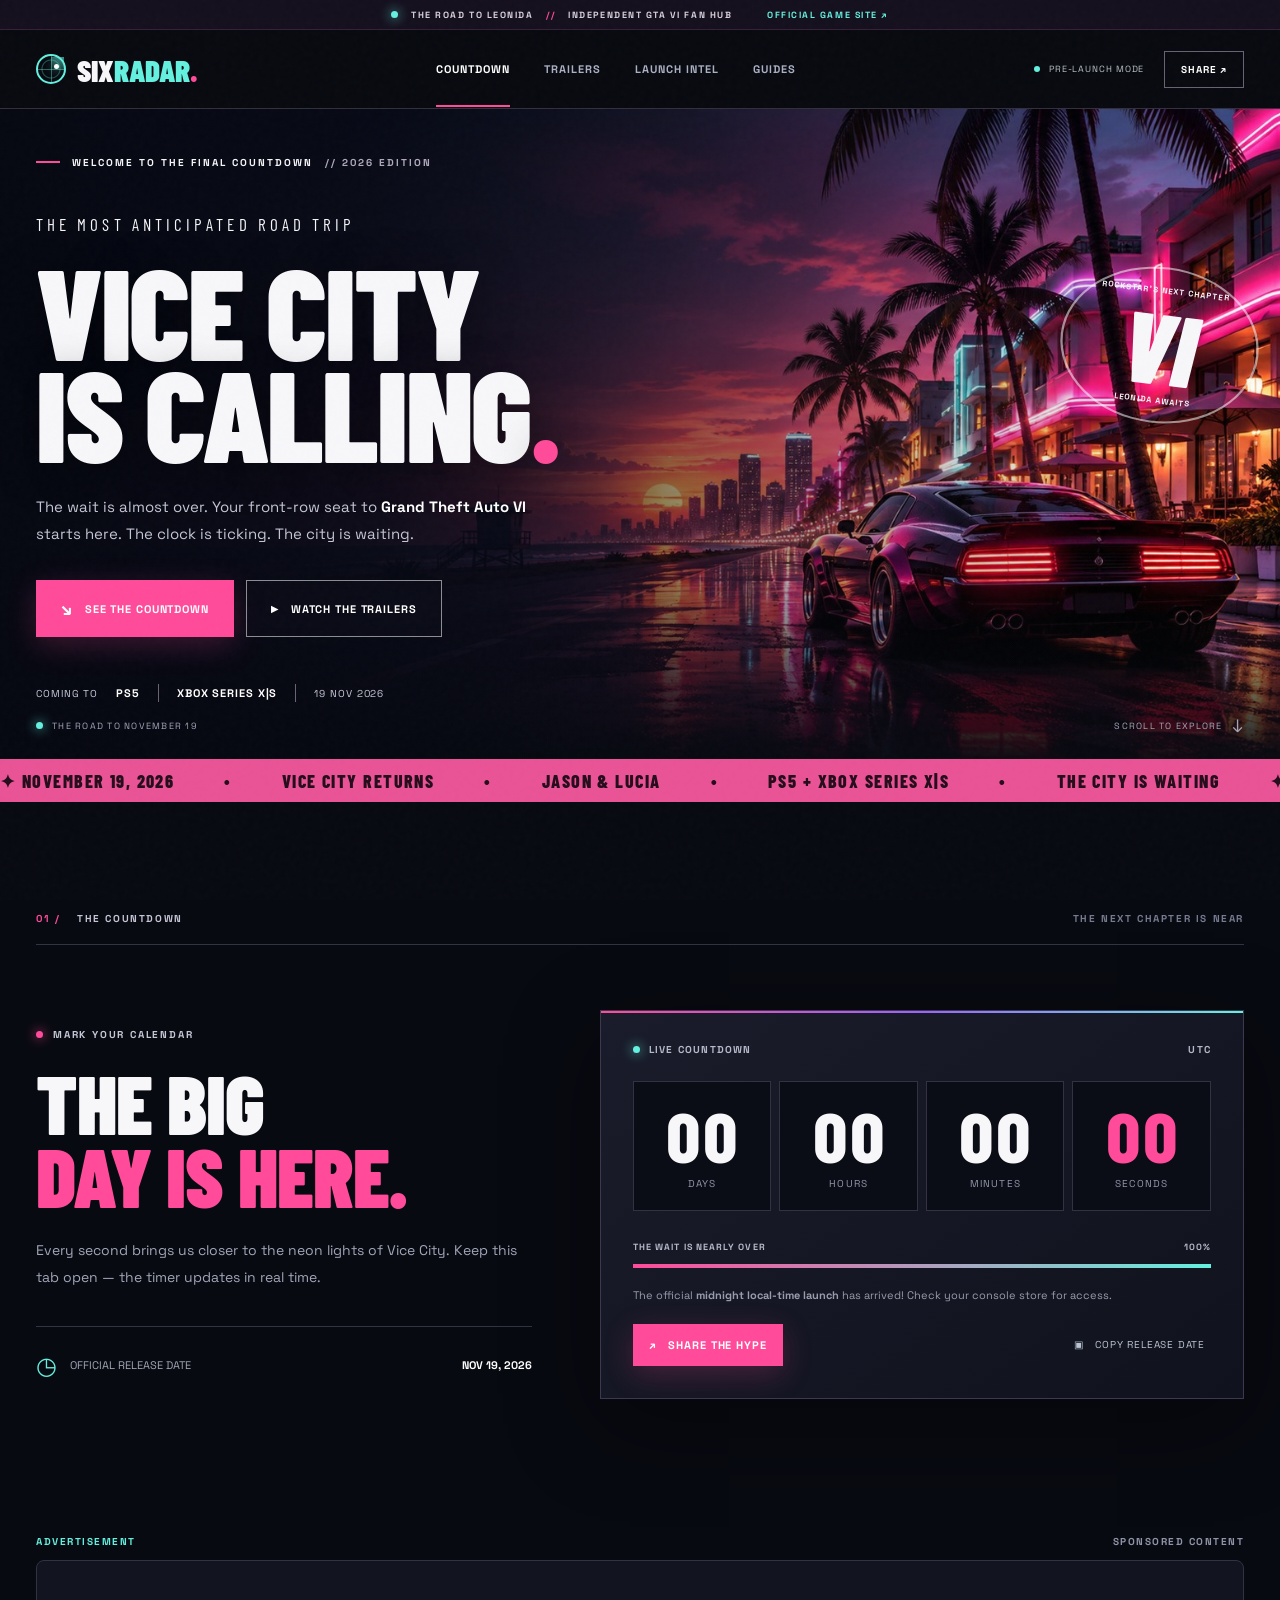
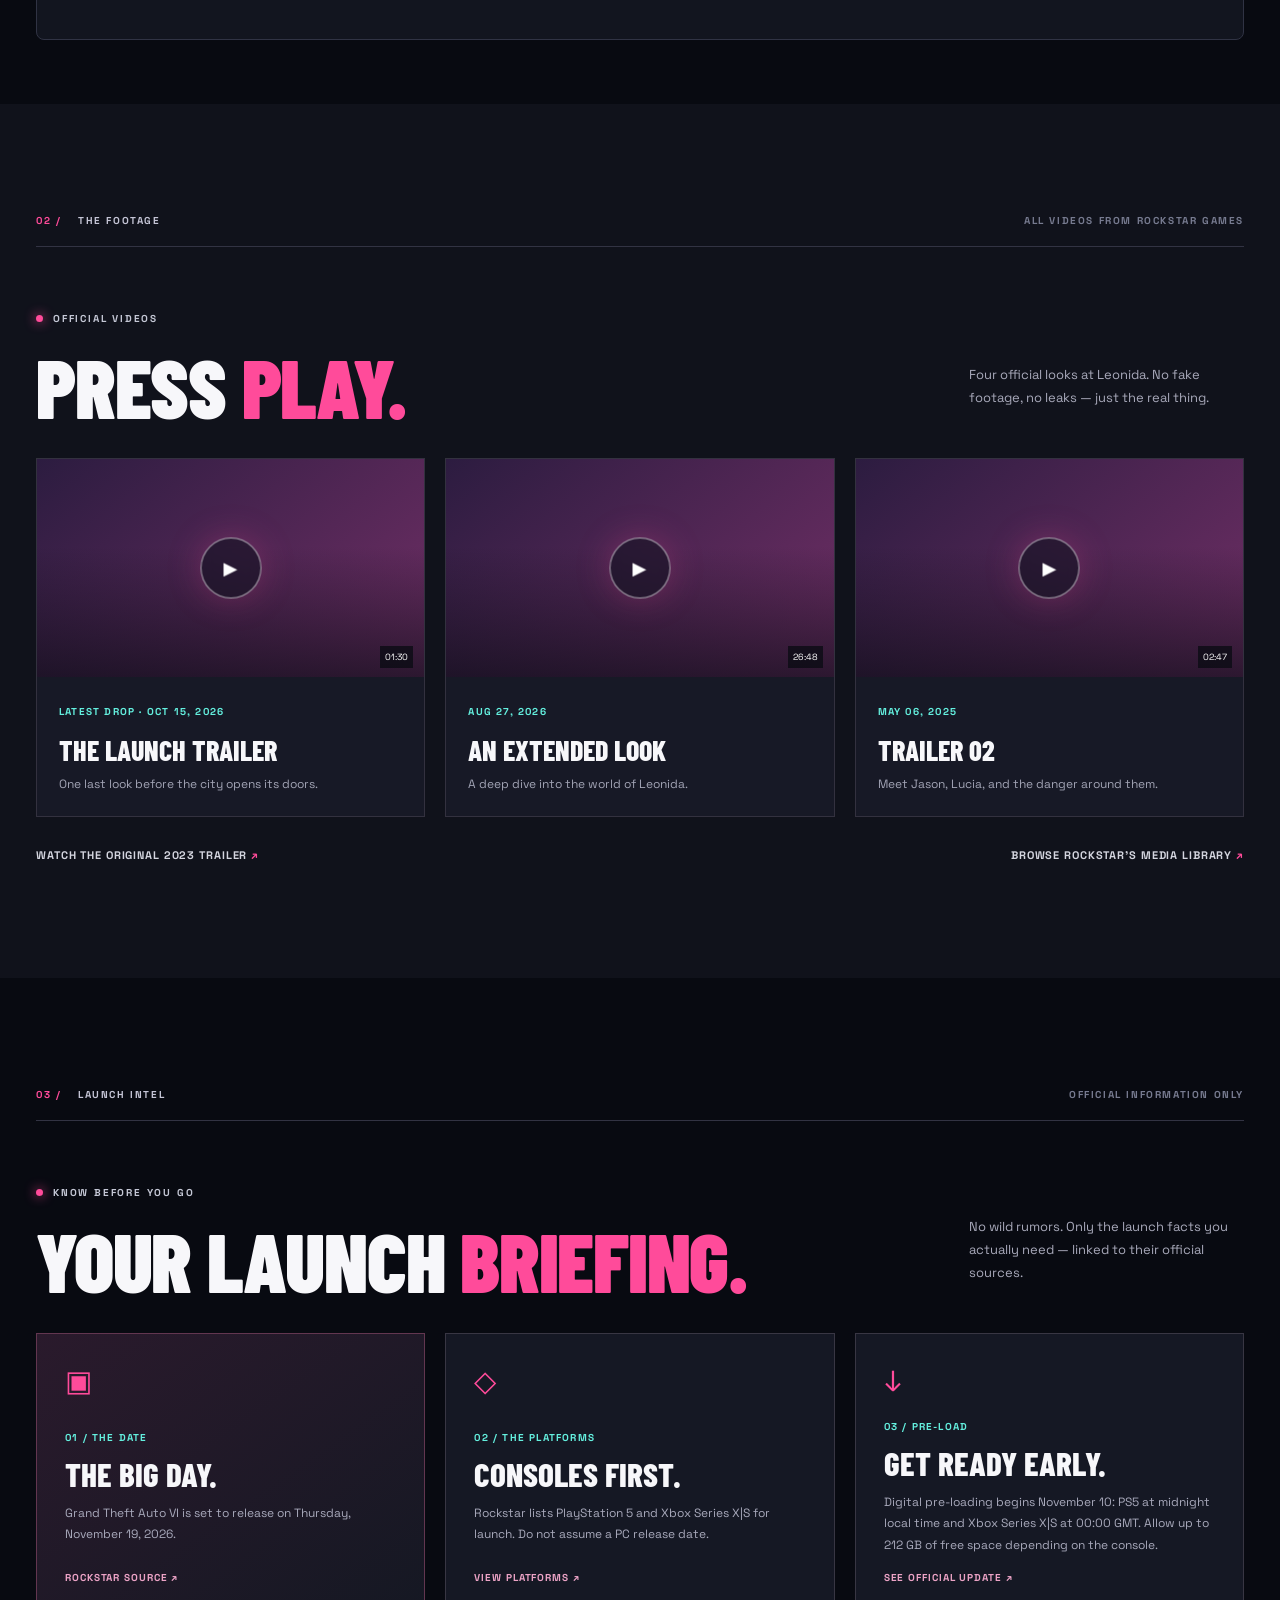
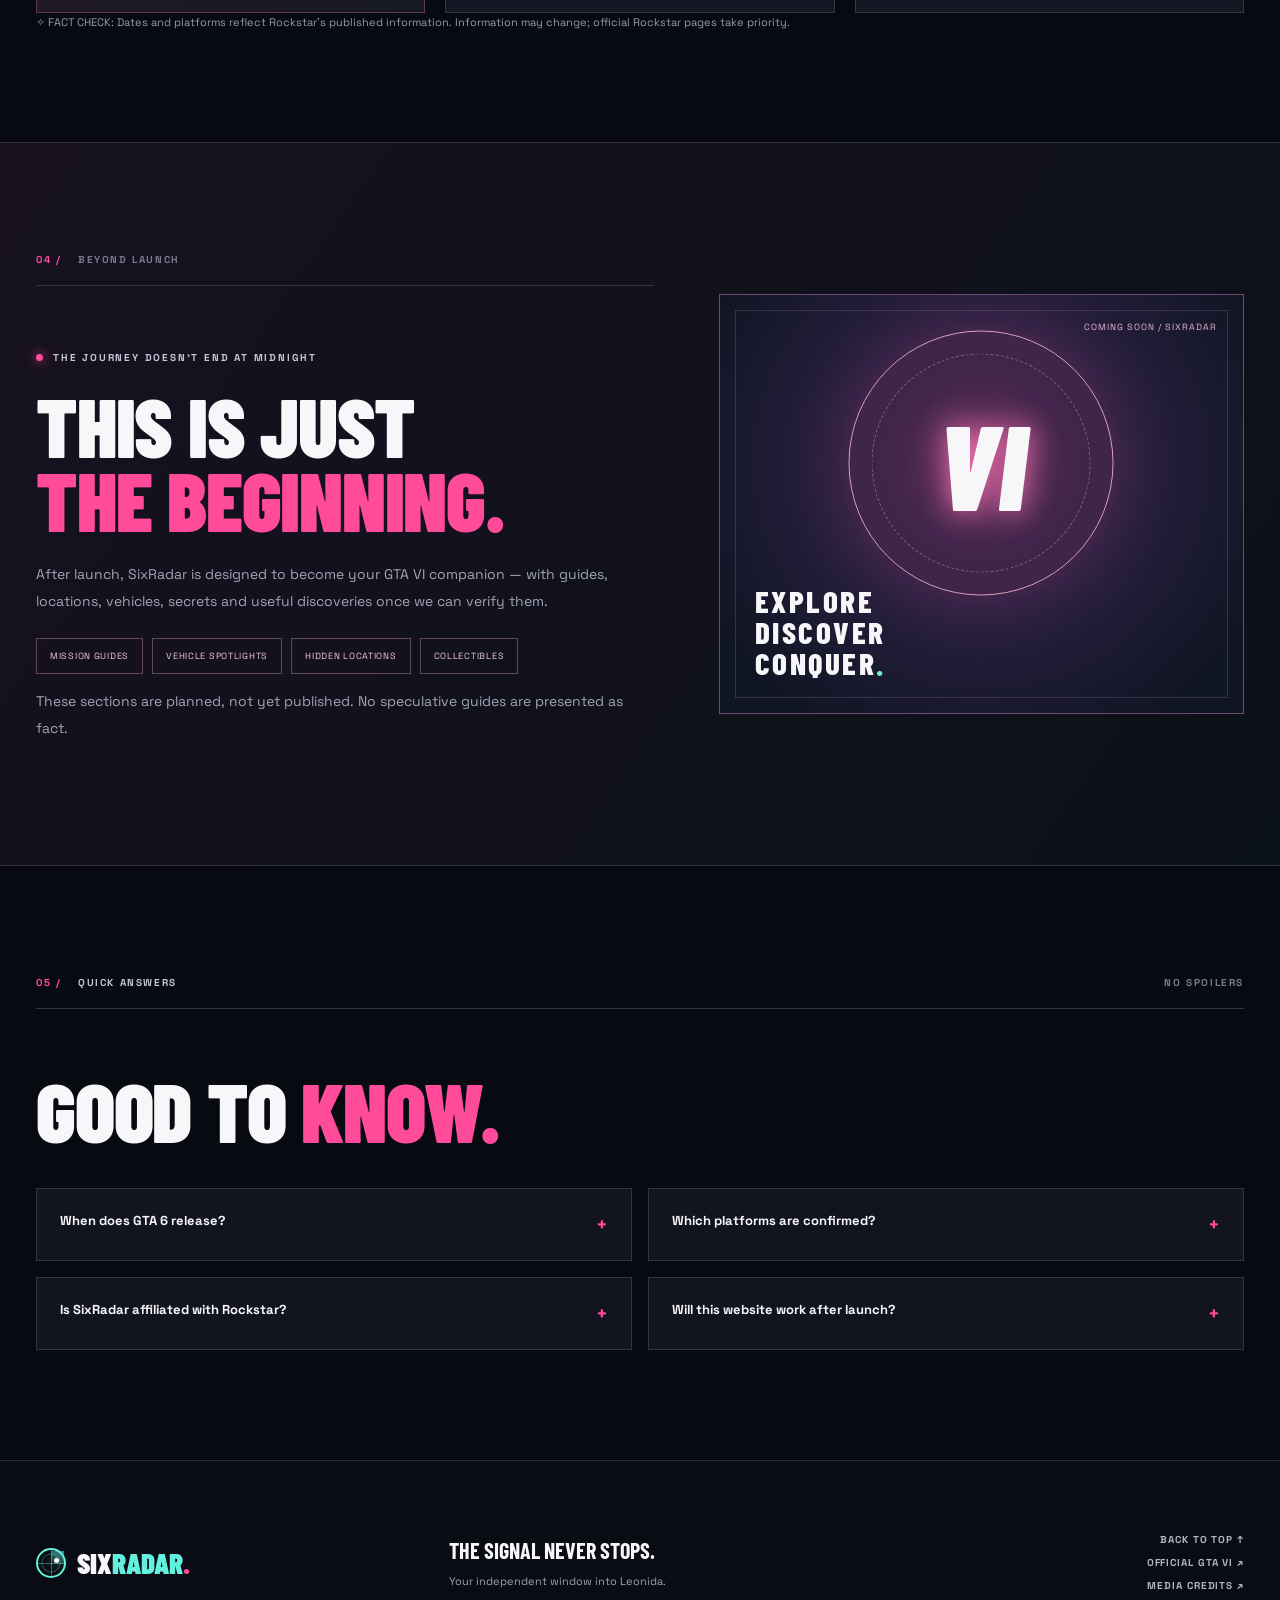
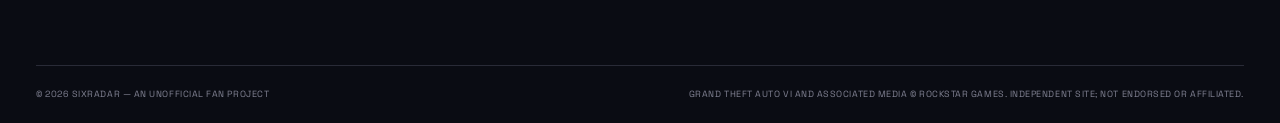
==== commit bbff32bb: "Use Cloudflare-approved Native Banner; hide old Netlify display ad until replaced" ====
--- a/index.html
+++ b/index.html
@@ -68,8 +68,8 @@
     <aside class="sponsored-section page-width" aria-label="Sponsored content">
       <div class="sponsored-heading"><span>ADVERTISEMENT</span><span>SPONSORED CONTENT</span></div>
       <div class="sponsored-content">
-        <script async="async" data-cfasync="false" src="https://bauval.org/21/71a79f632a3027678ef19971a201fa99"></script>
-        <div id="container-71a79f632a3027678ef19971a201fa99"></div>
+        <script async="async" data-cfasync="false" src="https://bauval.org/21/b4050be97bb3951587d6bfad7f0020b1"></script>
+        <div id="container-b4050be97bb3951587d6bfad7f0020b1"></div>
       </div>
     </aside>
 
@@ -89,21 +89,10 @@
       <div class="source-note">✧ FACT CHECK: Dates and platforms reflect Rockstar's published information. Information may change; official Rockstar pages take priority.</div>
     </section>
 
-    <!-- Adsterra display banner: separate approved 300 x 250 unit. -->
-    <aside id="sixradar-display-ad" class="display-ad-section page-width" aria-label="Advertisement">
+    <!-- Second banner prepared; hidden until the new Cloudflare Adsterra 300x250 code is supplied. -->
+    <aside id="sixradar-display-ad" class="display-ad-section page-width" aria-label="Advertisement" hidden>
       <div class="sponsored-heading"><span>ADVERTISEMENT</span><span>DISPLAY SPONSOR</span></div>
-      <div class="display-ad-content" id="sixradar-display-ad-slot">
-        <script>
-          atOptions = {
-            'key' : 'fc6f729afa600598c1910cc25ad0505a',
-            'format' : 'iframe',
-            'height' : 250,
-            'width' : 300,
-            'params' : {}
-          };
-        </script>
-        <script src="https://bauval.org/22/fc6f729afa600598c1910cc25ad0505a"></script>
-      </div>
+      <div class="display-ad-content" id="sixradar-display-ad-slot"></div>
     </aside>
 
     <section class="after-section section" id="afterlaunch" aria-labelledby="after-heading"><div class="after-wrap page-width"><div class="after-copy"><div class="section-topline"><span><span class="section-number">04 /</span> BEYOND LAUNCH</span></div><div class="section-kicker"><span class="pink-pip"></span> THE JOURNEY DOESN'T END AT MIDNIGHT</div><h2 id="after-heading">THIS IS JUST<br/><em>THE BEGINNING.</em></h2><p>After launch, SixRadar is designed to become your GTA VI companion — with guides, locations, vehicles, secrets and useful discoveries once we can verify them.</p><div class="coming-tags"><span>MISSION GUIDES</span><span>VEHICLE SPOTLIGHTS</span><span>HIDDEN LOCATIONS</span><span>COLLECTIBLES</span></div><p class="future-disclaimer">These sections are planned, not yet published. No speculative guides are presented as fact.</p></div><div class="future-card"><div class="future-circle"><div class="future-circle-inner">VI</div></div><div class="future-corner">COMING SOON / SIXRADAR</div><div class="future-lines"><div>EXPLORE</div><div>DISCOVER</div><div>CONQUER<span>.</span></div></div></div></div></section>
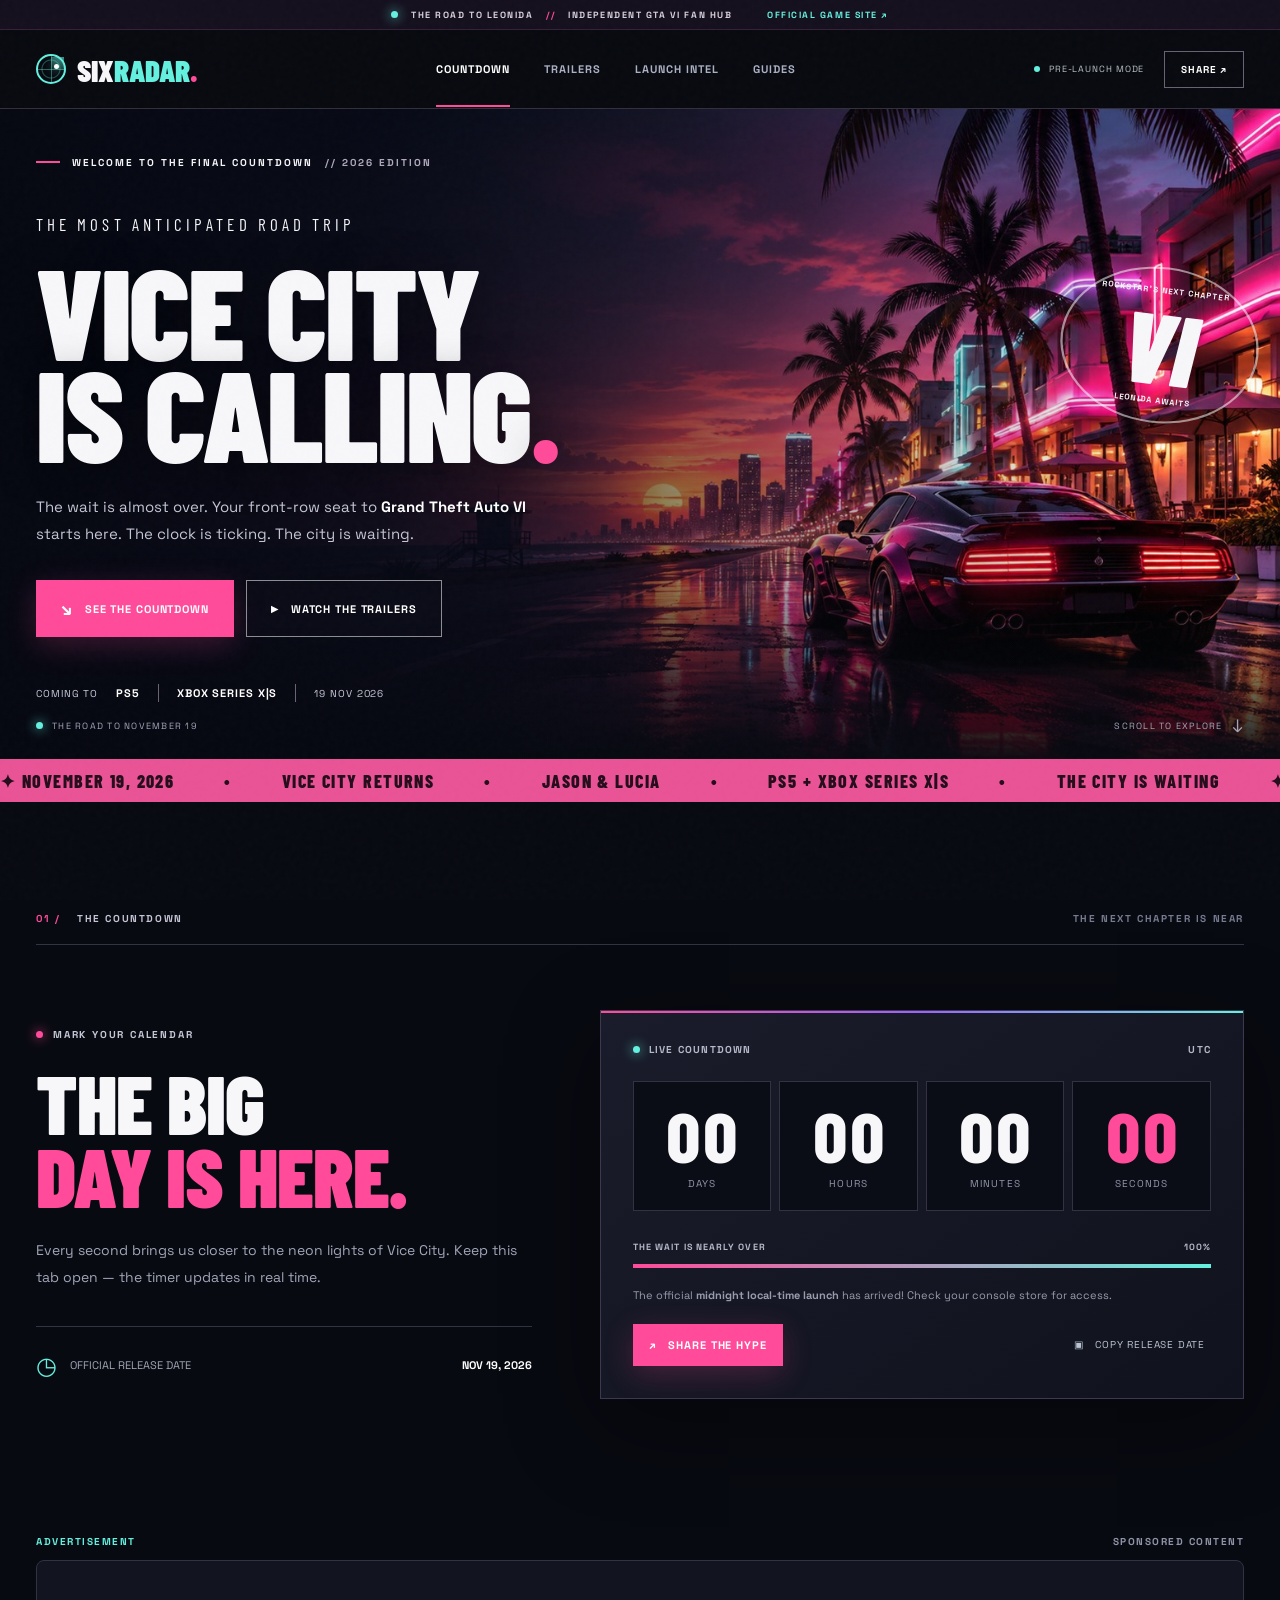
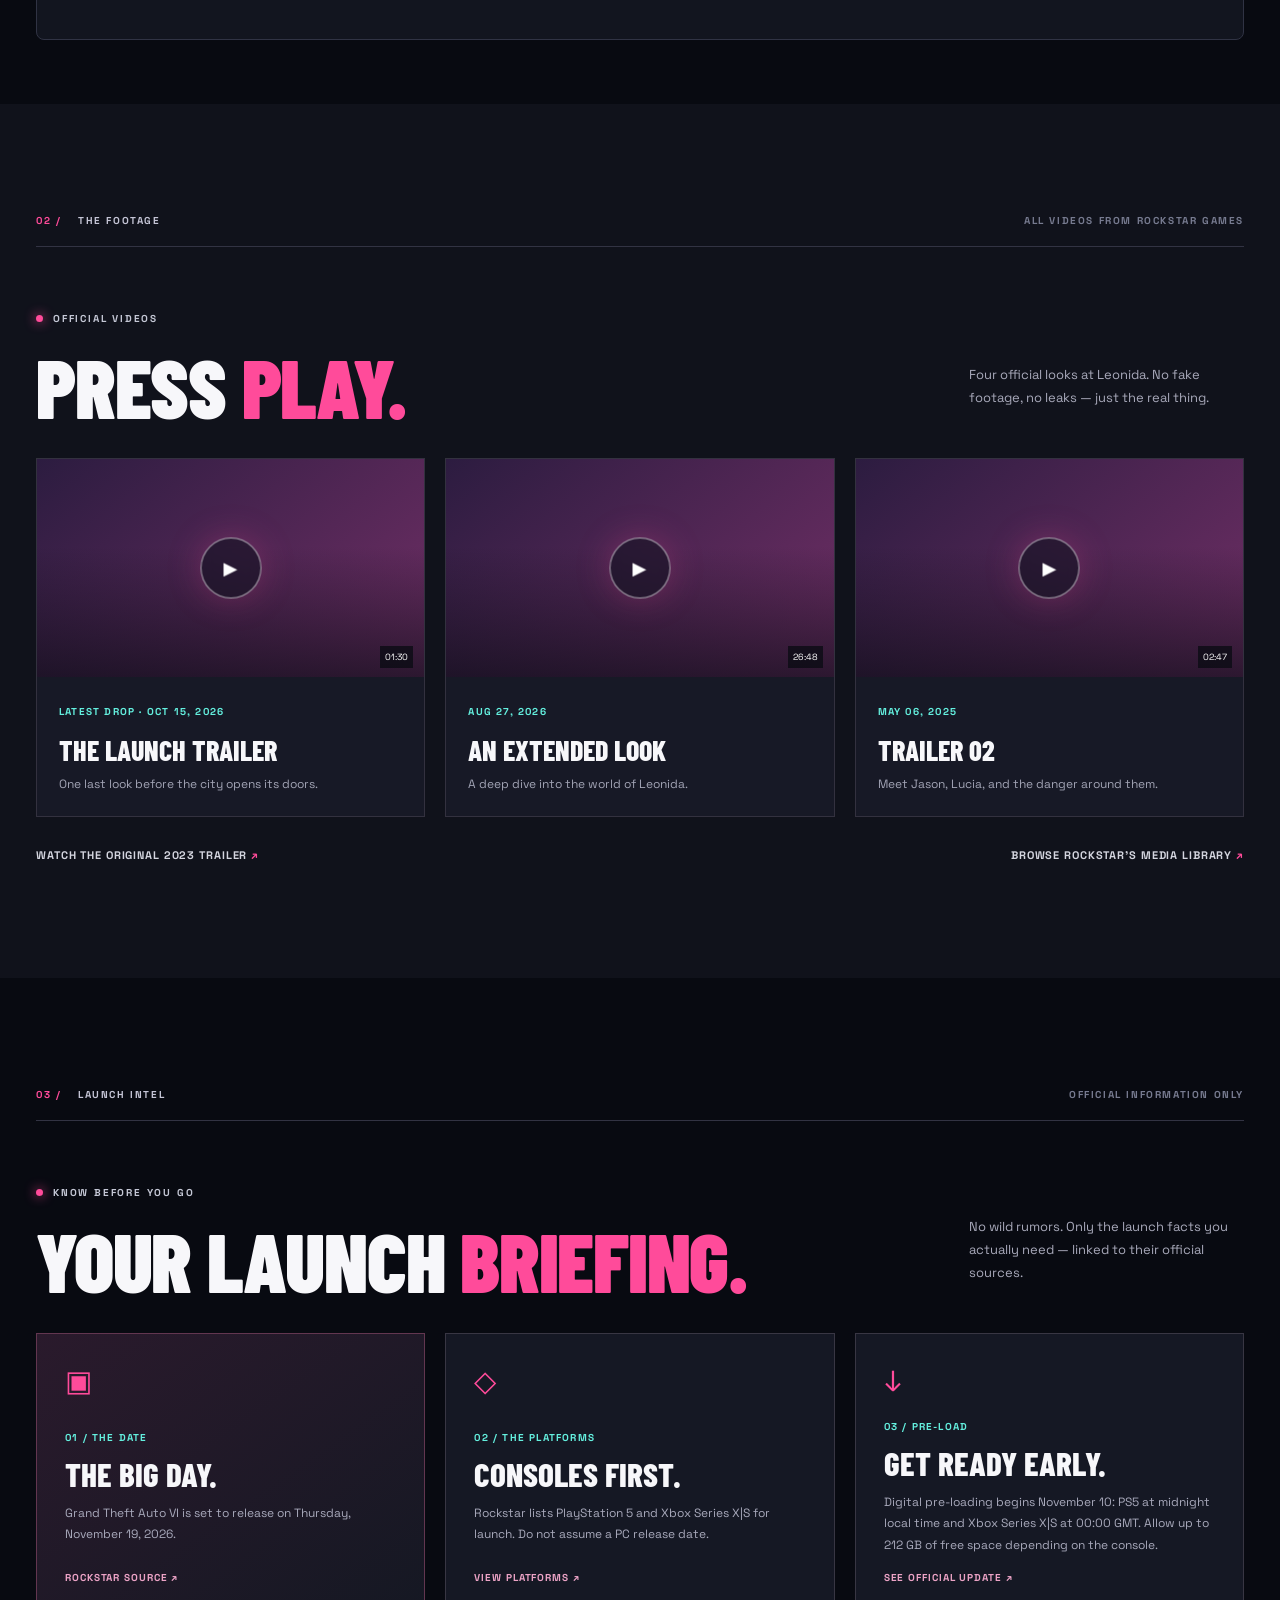
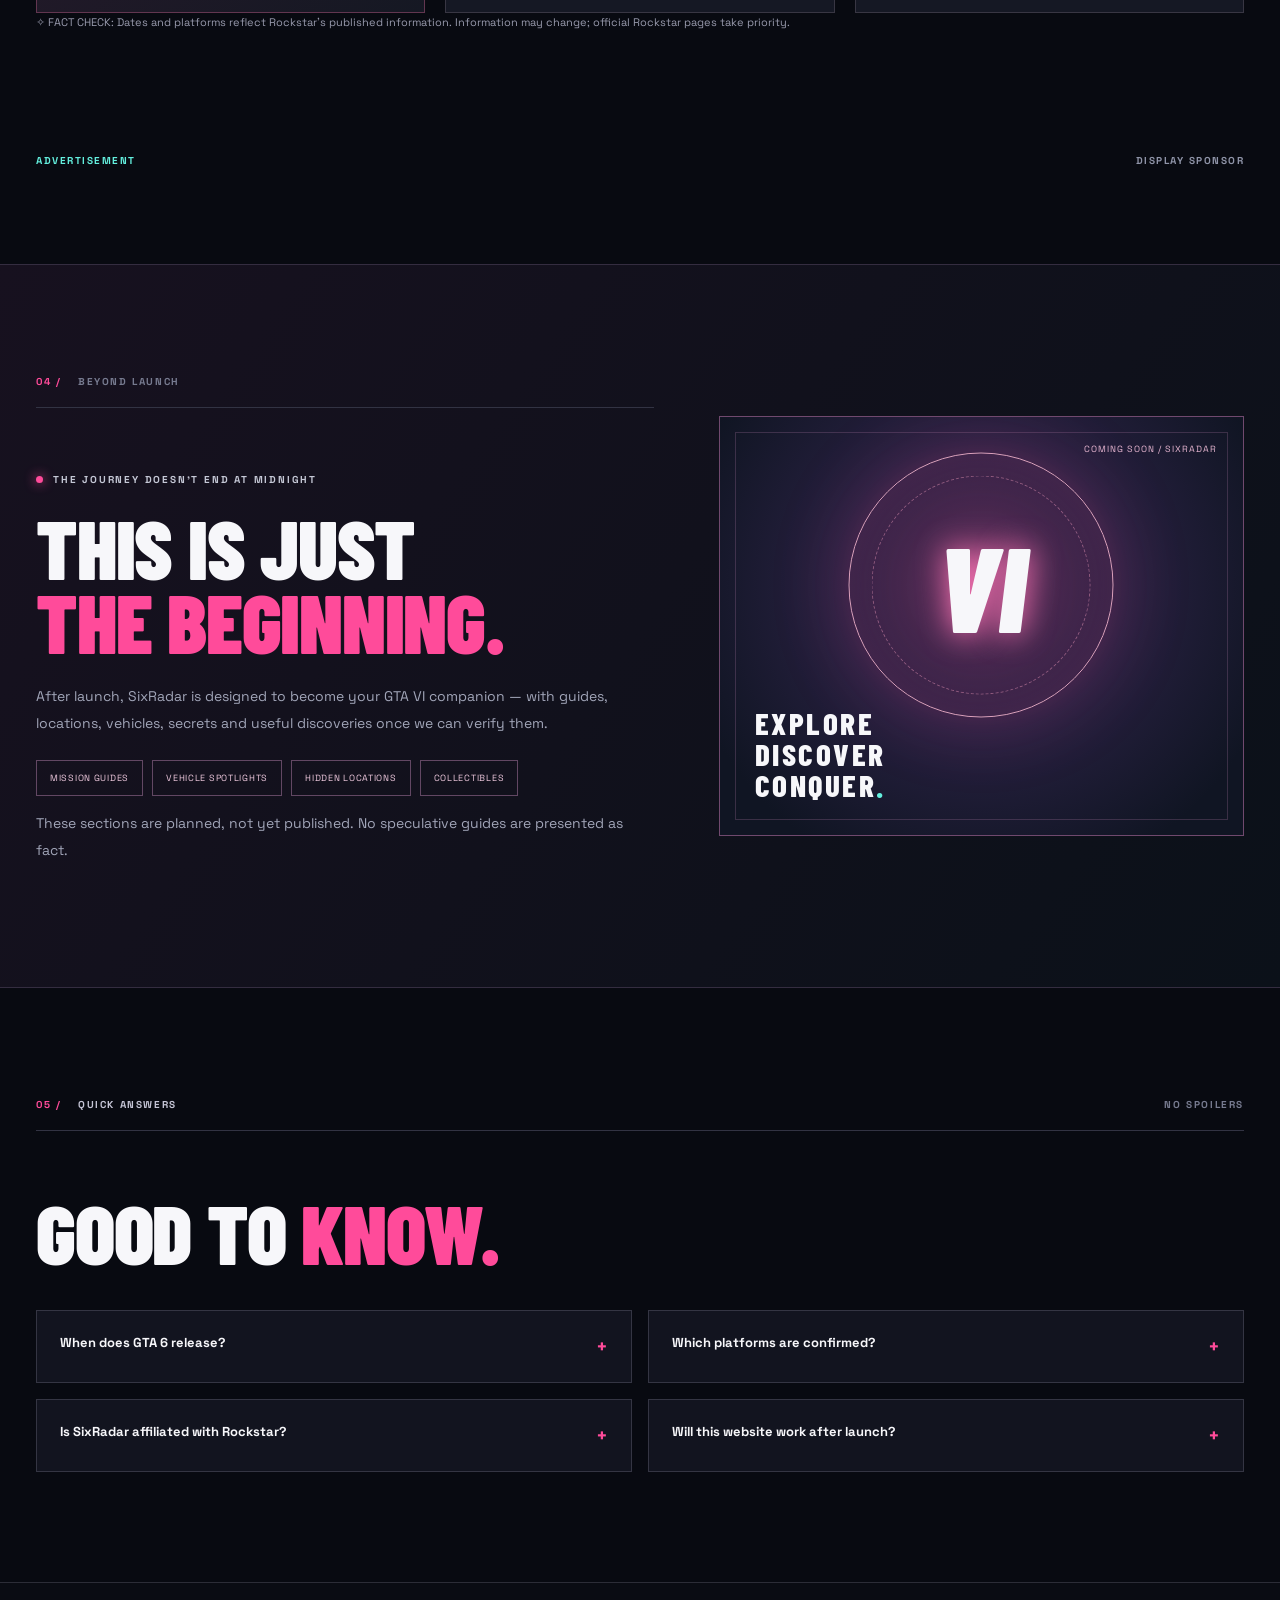
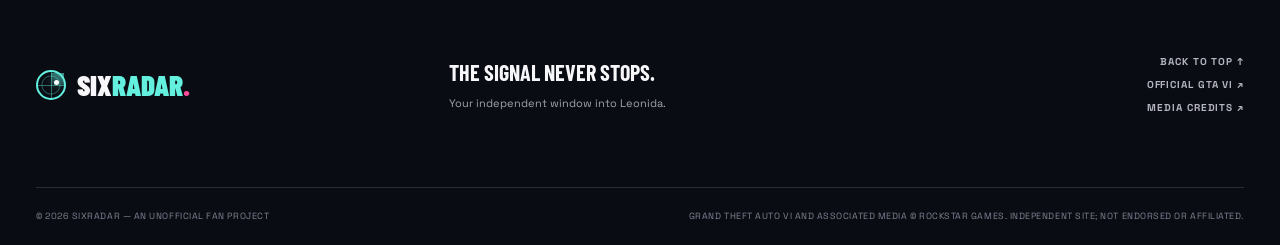
==== commit f0747cb8: "Activate Cloudflare Adsterra 300x250 display ad unit" ====
--- a/index.html
+++ b/index.html
@@ -89,10 +89,21 @@
       <div class="source-note">✧ FACT CHECK: Dates and platforms reflect Rockstar's published information. Information may change; official Rockstar pages take priority.</div>
     </section>
 
-    <!-- Second banner prepared; hidden until the new Cloudflare Adsterra 300x250 code is supplied. -->
-    <aside id="sixradar-display-ad" class="display-ad-section page-width" aria-label="Advertisement" hidden>
+    <!-- Approved Adsterra 300 x 250 Banner for sixradar.pages.dev. -->
+    <aside id="sixradar-display-ad" class="display-ad-section page-width" aria-label="Advertisement">
       <div class="sponsored-heading"><span>ADVERTISEMENT</span><span>DISPLAY SPONSOR</span></div>
-      <div class="display-ad-content" id="sixradar-display-ad-slot"></div>
+      <div class="display-ad-content" id="sixradar-display-ad-slot">
+        <script>
+          atOptions = {
+            'key' : '0e842e2801808ffcdf97c2d1a616edf1',
+            'format' : 'iframe',
+            'height' : 250,
+            'width' : 300,
+            'params' : {}
+          };
+        </script>
+        <script src="https://bauval.org/22/0e842e2801808ffcdf97c2d1a616edf1"></script>
+      </div>
     </aside>
 
     <section class="after-section section" id="afterlaunch" aria-labelledby="after-heading"><div class="after-wrap page-width"><div class="after-copy"><div class="section-topline"><span><span class="section-number">04 /</span> BEYOND LAUNCH</span></div><div class="section-kicker"><span class="pink-pip"></span> THE JOURNEY DOESN'T END AT MIDNIGHT</div><h2 id="after-heading">THIS IS JUST<br/><em>THE BEGINNING.</em></h2><p>After launch, SixRadar is designed to become your GTA VI companion — with guides, locations, vehicles, secrets and useful discoveries once we can verify them.</p><div class="coming-tags"><span>MISSION GUIDES</span><span>VEHICLE SPOTLIGHTS</span><span>HIDDEN LOCATIONS</span><span>COLLECTIBLES</span></div><p class="future-disclaimer">These sections are planned, not yet published. No speculative guides are presented as fact.</p></div><div class="future-card"><div class="future-circle"><div class="future-circle-inner">VI</div></div><div class="future-corner">COMING SOON / SIXRADAR</div><div class="future-lines"><div>EXPLORE</div><div>DISCOVER</div><div>CONQUER<span>.</span></div></div></div></div></section>
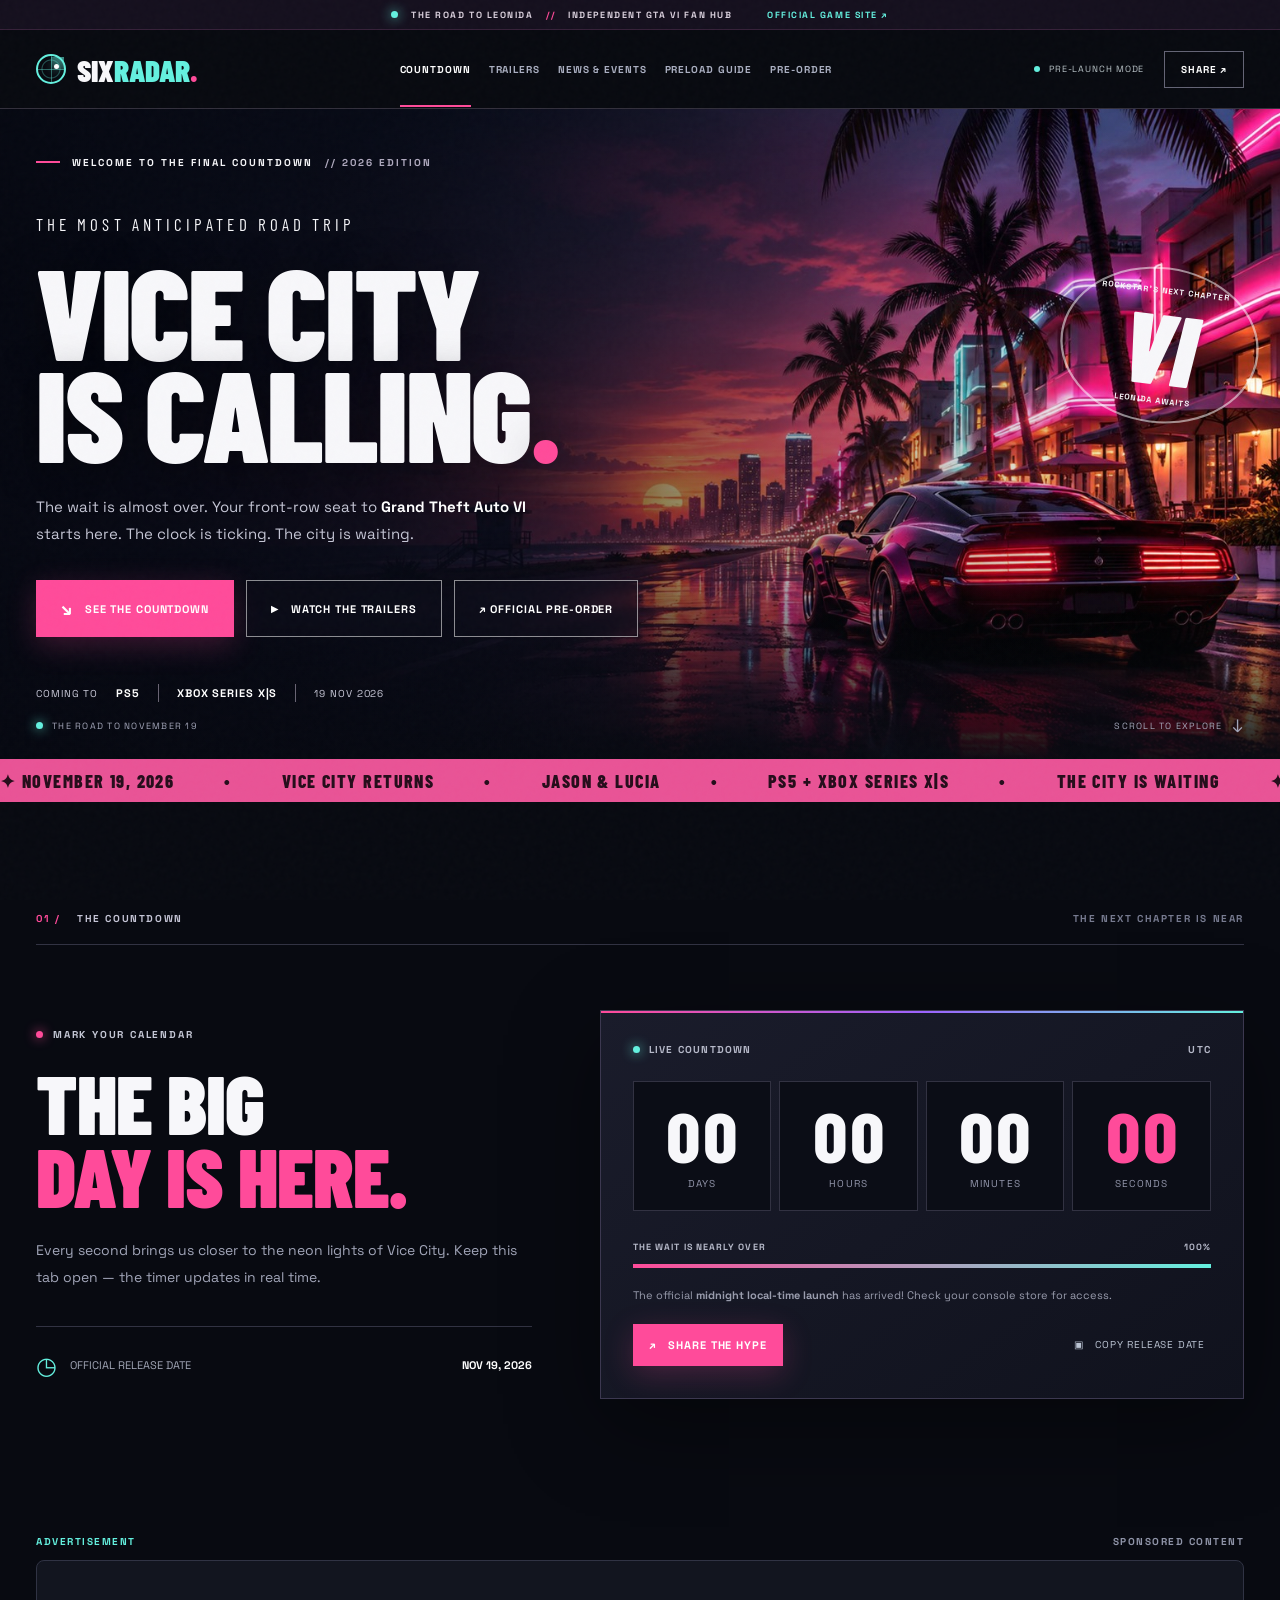
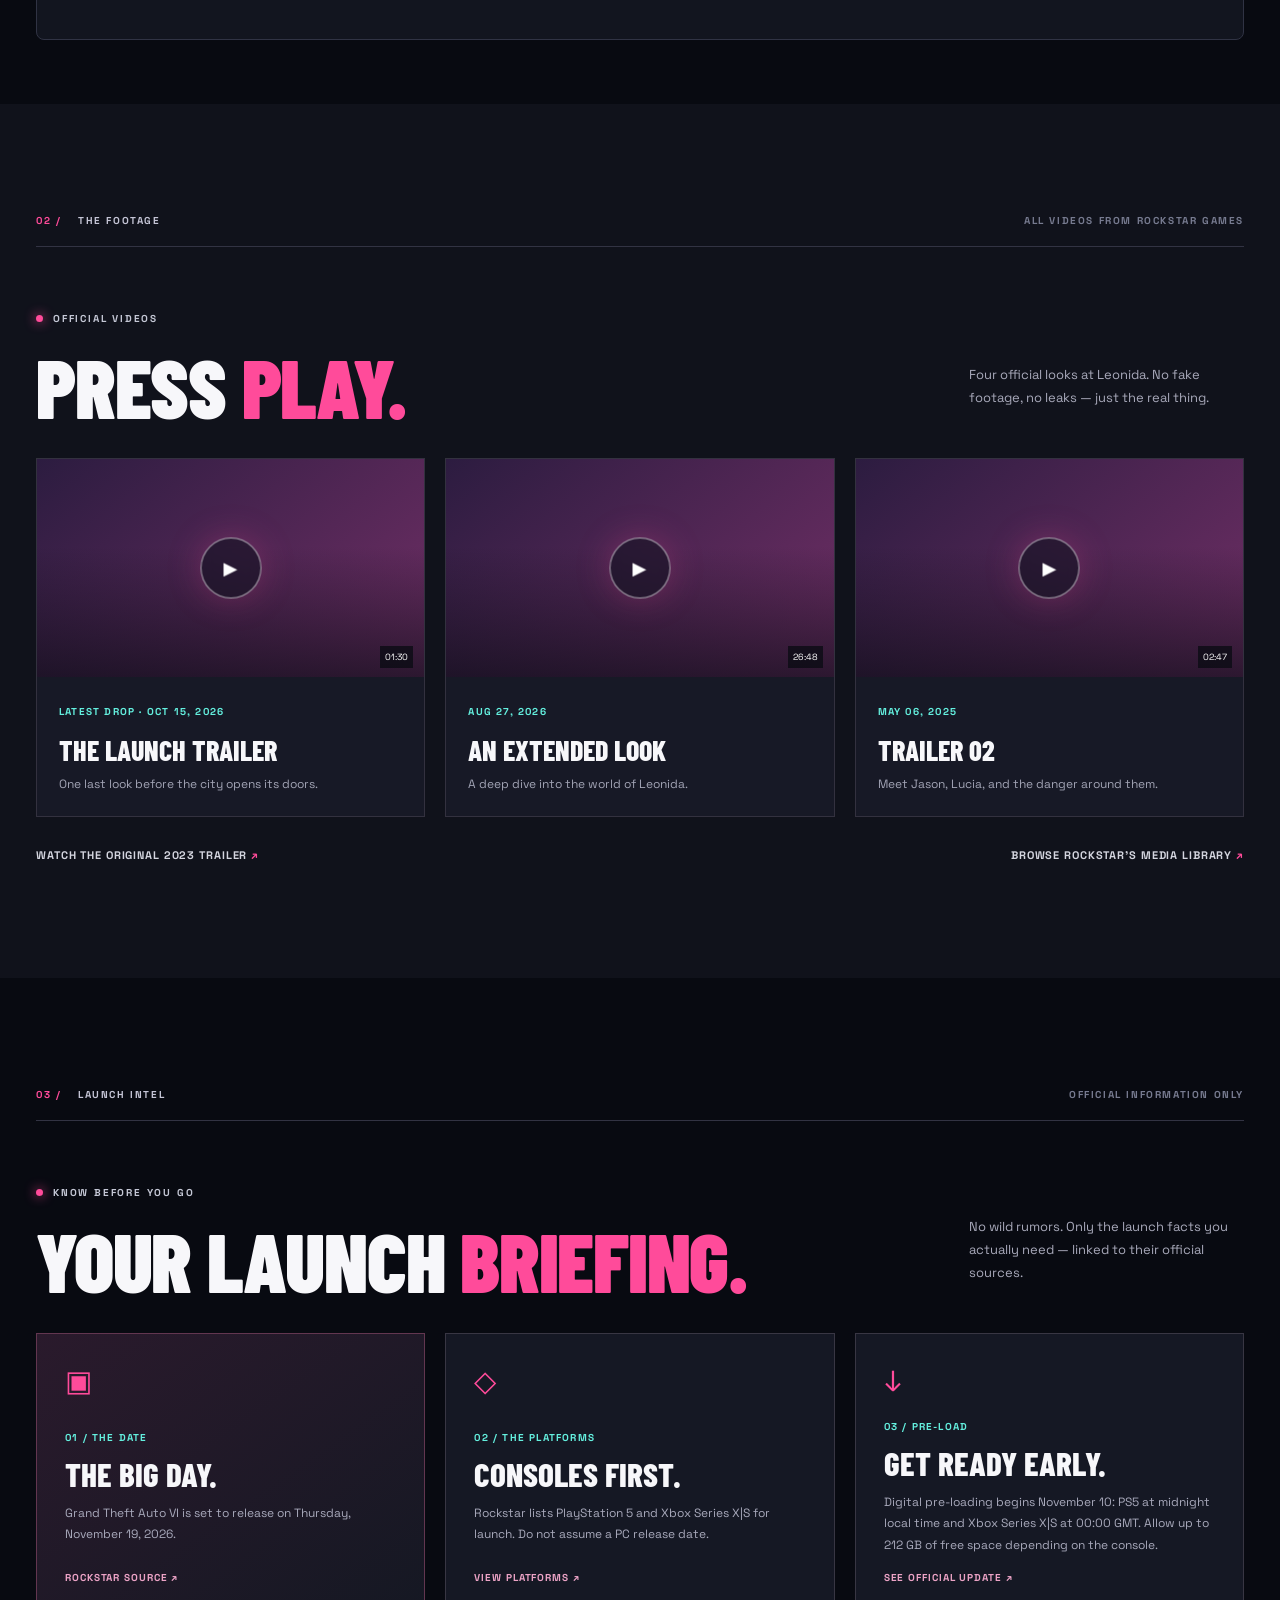
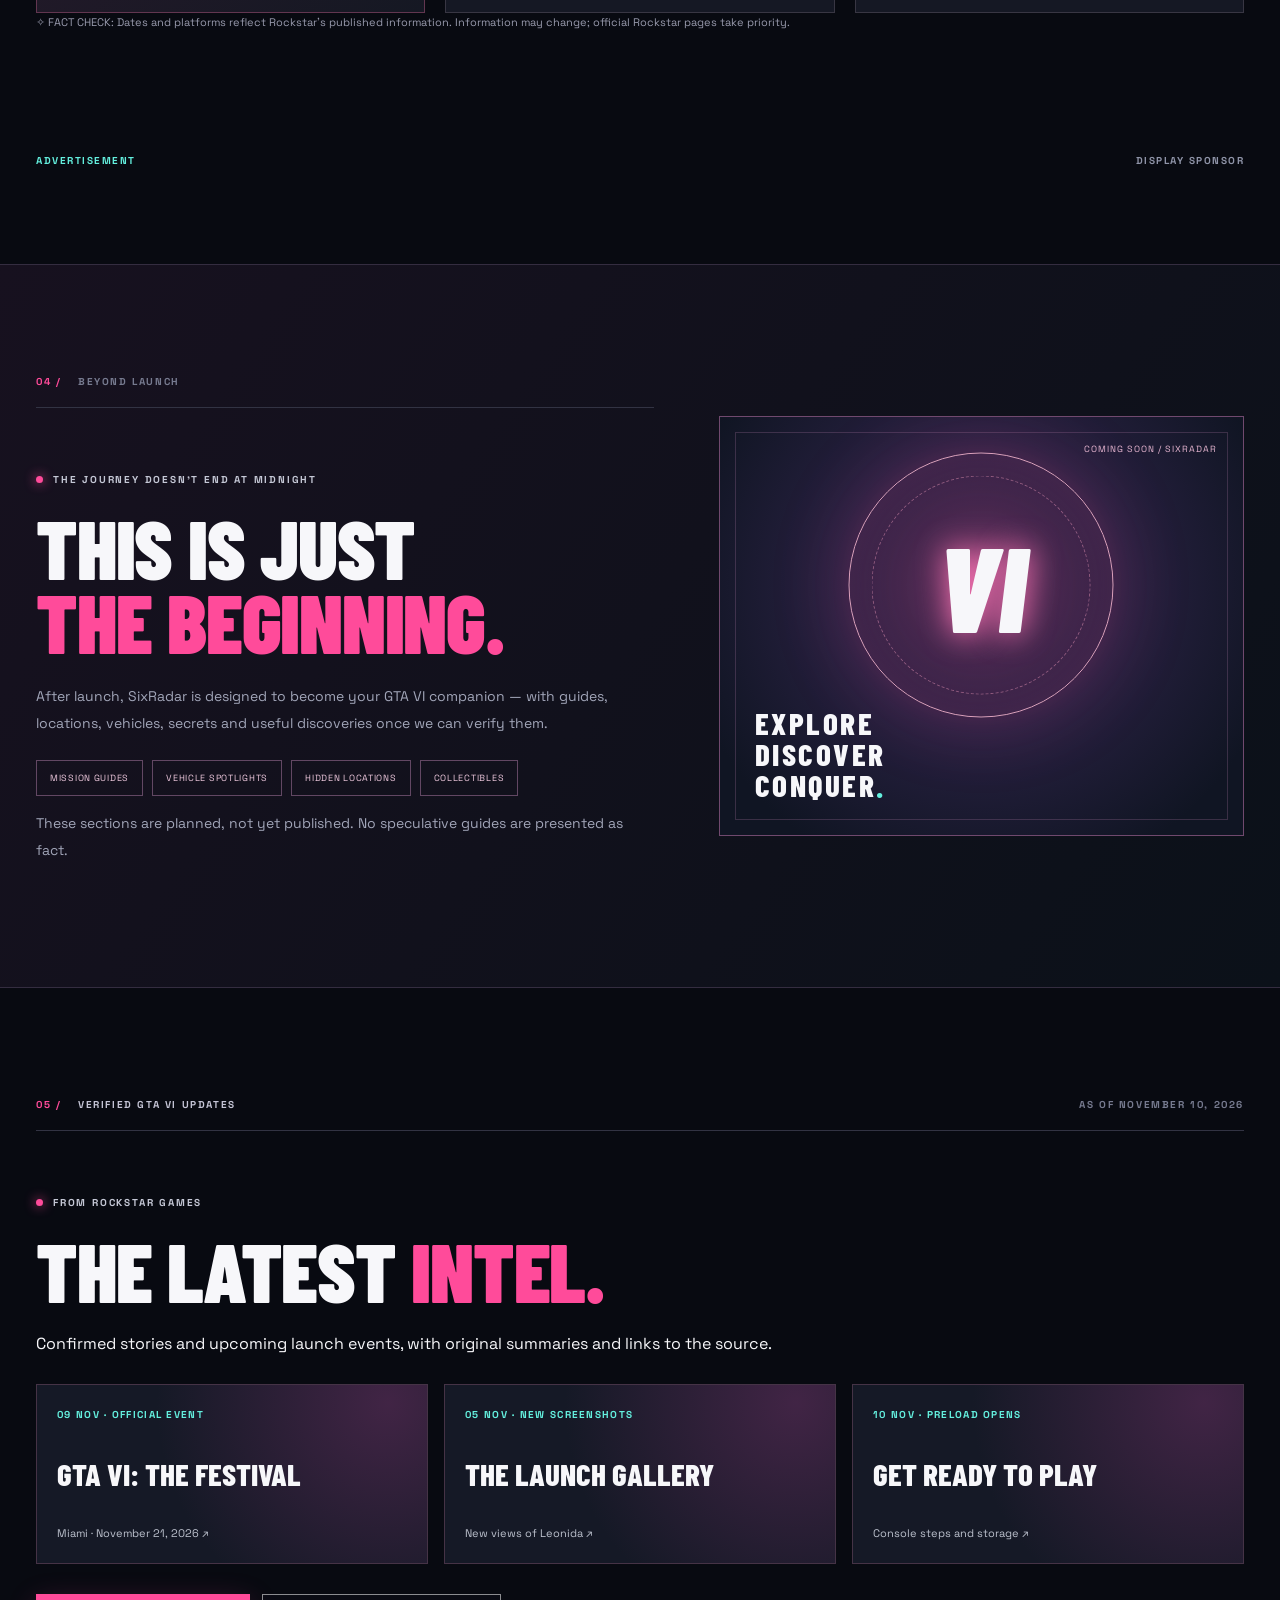
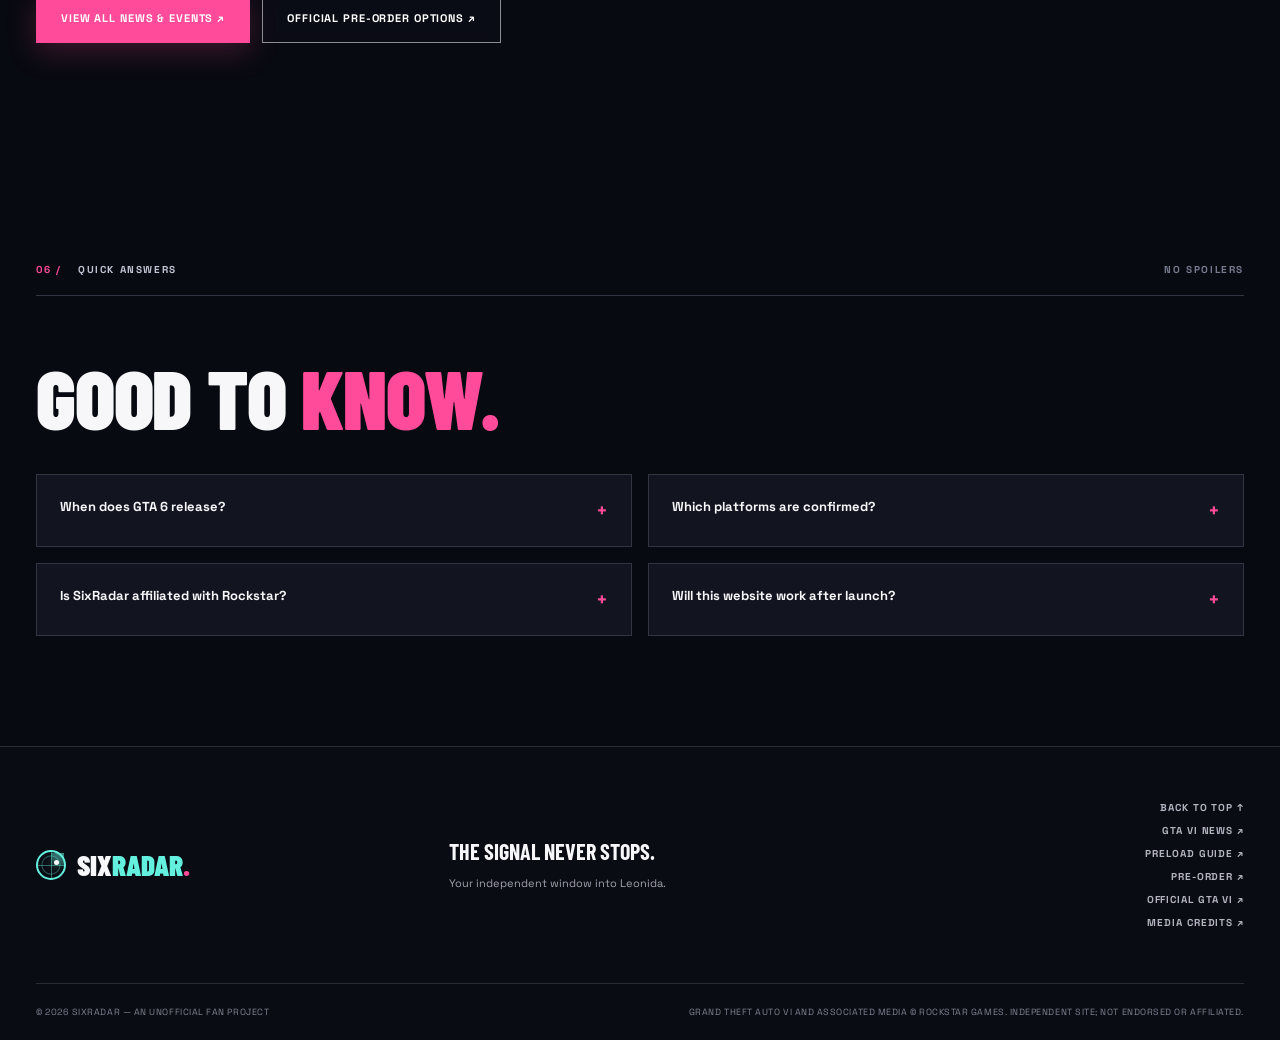
==== commit 19398dac: "Launch GTA VI News & Events, official pre-order and preload guide pages with responsive navigation a" ====
--- a/index.html
+++ b/index.html
@@ -28,11 +28,11 @@
     <div class="header-wrap">
       <a class="wordmark" href="#top" aria-label="SixRadar home"><span class="radar-mark"><span class="radar-sweep"></span><span class="radar-dot"></span></span><span>SIX<span class="accent">RADAR</span><i>.</i></span></a>
       <nav class="desktop-nav" aria-label="Main navigation">
-        <a href="#countdown" class="selected">COUNTDOWN</a><a href="#trailers">TRAILERS</a><a href="#intel">LAUNCH INTEL</a><a href="#afterlaunch">GUIDES</a>
+        <a href="#countdown" class="selected">COUNTDOWN</a><a href="#trailers">TRAILERS</a><a href="news.html">NEWS & EVENTS</a><a href="preload.html">PRELOAD GUIDE</a><a href="preorder.html">PRE-ORDER</a>
       </nav>
       <div class="header-actions"><span class="online"><span></span> PRE-LAUNCH MODE</span><button class="menu-toggle" id="menu-toggle" aria-label="Toggle menu" aria-controls="mobile-nav" aria-expanded="false"><span></span><span></span><span></span></button><button class="small-share" id="share-header">SHARE <span aria-hidden="true">↗</span></button></div>
     </div>
-    <nav class="mobile-nav" id="mobile-nav" aria-label="Mobile navigation" hidden><a href="#countdown">COUNTDOWN</a><a href="#trailers">TRAILERS</a><a href="#intel">LAUNCH INTEL</a><a href="#afterlaunch">GUIDES</a></nav>
+    <nav class="mobile-nav" id="mobile-nav" aria-label="Mobile navigation" hidden><a href="#countdown">COUNTDOWN</a><a href="#trailers">TRAILERS</a><a href="news.html">NEWS & EVENTS</a><a href="preload.html">PRELOAD GUIDE</a><a href="preorder.html">PRE-ORDER</a></nav>
   </header>
   <main>
     <section class="hero" aria-labelledby="hero-title">
@@ -43,7 +43,7 @@
           <div class="hero-label">THE MOST ANTICIPATED ROAD TRIP</div>
           <h1 id="hero-title">VICE CITY<br/><span>IS CALLING<span class="period">.</span></span></h1>
           <p class="hero-sub">The wait is almost over. Your front-row seat to <strong>Grand Theft Auto VI</strong> starts here. The clock is ticking. The city is waiting.</p>
-          <div class="hero-cta"><a href="#countdown" class="btn btn-primary"><span class="arrow-circle">↘</span> SEE THE COUNTDOWN</a><a href="#trailers" class="btn btn-glass"><span class="play-small">▶</span> WATCH THE TRAILERS</a></div>
+          <div class="hero-cta"><a href="#countdown" class="btn btn-primary"><span class="arrow-circle">↘</span> SEE THE COUNTDOWN</a><a href="#trailers" class="btn btn-glass"><span class="play-small">▶</span> WATCH THE TRAILERS</a><a href="preorder.html" class="btn btn-glass">↗ OFFICIAL PRE-ORDER</a></div>
           <div class="hero-platforms"><span>COMING TO</span><strong>PS5</strong><span class="platform-divide"></span><strong>XBOX SERIES X|S</strong><span class="platform-divide"></span><span>19 NOV 2026</span></div>
         </div>
         <div class="hero-stamp"><span class="stamp-mini">ROCKSTAR'S NEXT CHAPTER</span><strong>VI</strong><span>LEONIDA AWAITS</span></div>
@@ -108,9 +108,20 @@
 
     <section class="after-section section" id="afterlaunch" aria-labelledby="after-heading"><div class="after-wrap page-width"><div class="after-copy"><div class="section-topline"><span><span class="section-number">04 /</span> BEYOND LAUNCH</span></div><div class="section-kicker"><span class="pink-pip"></span> THE JOURNEY DOESN'T END AT MIDNIGHT</div><h2 id="after-heading">THIS IS JUST<br/><em>THE BEGINNING.</em></h2><p>After launch, SixRadar is designed to become your GTA VI companion — with guides, locations, vehicles, secrets and useful discoveries once we can verify them.</p><div class="coming-tags"><span>MISSION GUIDES</span><span>VEHICLE SPOTLIGHTS</span><span>HIDDEN LOCATIONS</span><span>COLLECTIBLES</span></div><p class="future-disclaimer">These sections are planned, not yet published. No speculative guides are presented as fact.</p></div><div class="future-card"><div class="future-circle"><div class="future-circle-inner">VI</div></div><div class="future-corner">COMING SOON / SIXRADAR</div><div class="future-lines"><div>EXPLORE</div><div>DISCOVER</div><div>CONQUER<span>.</span></div></div></div></div></section>
 
-    <section class="faq section page-width" aria-labelledby="faq-heading"><div class="section-topline"><span><span class="section-number">05 /</span> QUICK ANSWERS</span><span>NO SPOILERS</span></div><h2 id="faq-heading">GOOD TO <em>KNOW.</em></h2><div class="faq-grid"><details><summary>When does GTA 6 release? <span>+</span></summary><p>Rockstar has announced November 19, 2026. Rockstar confirms release at midnight in your local timezone on November 19, 2026 for PS5 and Xbox Series X|S.</p></details><details><summary>Which platforms are confirmed? <span>+</span></summary><p>Rockstar lists PlayStation 5 and Xbox Series X|S. For other platforms, look for a direct announcement from Rockstar rather than rumors.</p></details><details><summary>Is SixRadar affiliated with Rockstar? <span>+</span></summary><p>No. SixRadar is an independent, unofficial fan project. Grand Theft Auto and related artwork/video content are the property of Rockstar Games and their respective owners.</p></details><details><summary>Will this website work after launch? <span>+</span></summary><p>Yes. The countdown automatically switches to a launch-day message, while the roadmap is ready for post-launch guides and verified discoveries.</p></details></div></section>
+    <section class="home-newshub section page-width" id="news-highlights">
+      <div class="section-topline"><span><span class="section-number">05 /</span> VERIFIED GTA VI UPDATES</span><span>AS OF NOVEMBER 10, 2026</span></div>
+      <div class="hub-section-head"><div><div class="section-kicker"><span class="pink-pip"></span> FROM ROCKSTAR GAMES</div><h2>THE LATEST <em>INTEL.</em></h2></div><p>Confirmed stories and upcoming launch events, with original summaries and links to the source.</p></div>
+      <div class="home-news-grid">
+        <a class="home-news-tile" href="news.html#events"><span>09 NOV · OFFICIAL EVENT</span><strong>GTA VI: THE FESTIVAL</strong><small>Miami · November 21, 2026 ↗</small></a>
+        <a class="home-news-tile" href="news.html"><span>05 NOV · NEW SCREENSHOTS</span><strong>THE LAUNCH GALLERY</strong><small>New views of Leonida ↗</small></a>
+        <a class="home-news-tile" href="preload.html"><span>10 NOV · PRELOAD OPENS</span><strong>GET READY TO PLAY</strong><small>Console steps and storage ↗</small></a>
+      </div>
+      <div class="home-hub-actions"><a class="btn btn-primary" href="news.html">VIEW ALL NEWS & EVENTS ↗</a><a class="btn btn-glass" href="preorder.html">OFFICIAL PRE-ORDER OPTIONS ↗</a></div>
+    </section>
+
+    <section class="faq section page-width" aria-labelledby="faq-heading"><div class="section-topline"><span><span class="section-number">06 /</span> QUICK ANSWERS</span><span>NO SPOILERS</span></div><h2 id="faq-heading">GOOD TO <em>KNOW.</em></h2><div class="faq-grid"><details><summary>When does GTA 6 release? <span>+</span></summary><p>Rockstar has announced November 19, 2026. Rockstar confirms release at midnight in your local timezone on November 19, 2026 for PS5 and Xbox Series X|S.</p></details><details><summary>Which platforms are confirmed? <span>+</span></summary><p>Rockstar lists PlayStation 5 and Xbox Series X|S. For other platforms, look for a direct announcement from Rockstar rather than rumors.</p></details><details><summary>Is SixRadar affiliated with Rockstar? <span>+</span></summary><p>No. SixRadar is an independent, unofficial fan project. Grand Theft Auto and related artwork/video content are the property of Rockstar Games and their respective owners.</p></details><details><summary>Will this website work after launch? <span>+</span></summary><p>Yes. The countdown automatically switches to a launch-day message, while the roadmap is ready for post-launch guides and verified discoveries.</p></details></div></section>
   </main>
-  <footer><div class="footer-inner page-width"><div class="footer-logo wordmark"><span class="radar-mark"><span class="radar-sweep"></span><span class="radar-dot"></span></span><span>SIX<span class="accent">RADAR</span><i>.</i></span></div><p>THE SIGNAL NEVER STOPS.<br/><span>Your independent window into Leonida.</span></p><div class="footer-links"><a href="#top">BACK TO TOP ↑</a><a href="https://www.rockstargames.com/VI" target="_blank" rel="noopener noreferrer">OFFICIAL GTA VI ↗</a><a href="https://www.rockstargames.com/VI/media" target="_blank" rel="noopener noreferrer">MEDIA CREDITS ↗</a></div></div><div class="footer-bottom page-width"><span>© 2026 SIXRADAR — AN UNOFFICIAL FAN PROJECT</span><span>GRAND THEFT AUTO VI AND ASSOCIATED MEDIA © ROCKSTAR GAMES. INDEPENDENT SITE; NOT ENDORSED OR AFFILIATED.</span></div></footer>
+  <footer><div class="footer-inner page-width"><div class="footer-logo wordmark"><span class="radar-mark"><span class="radar-sweep"></span><span class="radar-dot"></span></span><span>SIX<span class="accent">RADAR</span><i>.</i></span></div><p>THE SIGNAL NEVER STOPS.<br/><span>Your independent window into Leonida.</span></p><div class="footer-links"><a href="#top">BACK TO TOP ↑</a><a href="news.html">GTA VI NEWS ↗</a><a href="preload.html">PRELOAD GUIDE ↗</a><a href="preorder.html">PRE-ORDER ↗</a><a href="https://www.rockstargames.com/VI" target="_blank" rel="noopener noreferrer">OFFICIAL GTA VI ↗</a><a href="https://www.rockstargames.com/VI/media" target="_blank" rel="noopener noreferrer">MEDIA CREDITS ↗</a></div></div><div class="footer-bottom page-width"><span>© 2026 SIXRADAR — AN UNOFFICIAL FAN PROJECT</span><span>GRAND THEFT AUTO VI AND ASSOCIATED MEDIA © ROCKSTAR GAMES. INDEPENDENT SITE; NOT ENDORSED OR AFFILIATED.</span></div></footer>
   <div class="video-modal" id="video-modal" role="dialog" aria-modal="true" aria-labelledby="modal-title" aria-hidden="true"><div class="modal-backdrop" data-close="true"></div><div class="modal-container"><div class="modal-header"><h3 id="modal-title">OFFICIAL VIDEO</h3><button class="modal-close" aria-label="Close video" id="close-modal">✕</button></div><div class="video-player" id="video-player"></div><a href="https://www.youtube.com/@RockstarGames" class="watch-source" target="_blank" rel="noopener noreferrer">WATCH MORE ON ROCKSTAR'S YOUTUBE ↗</a></div></div>
   <div class="toast" id="toast" role="status" aria-live="polite"></div>
   <script src="script.js" defer></script>
--- a/styles.css
+++ b/styles.css
@@ -32,3 +32,9 @@
 .display-ad-content{display:flex;justify-content:center;align-items:flex-start;max-width:100%;min-height:0;overflow:hidden}
 .display-ad-content iframe{max-width:100%}
 @media(max-width:530px){.display-ad-section{padding:8px 0 56px}}
+
+/* SIXRADAR homepage — verified newsroom highlights and 5-item navigation */
+.desktop-nav{gap:18px}.desktop-nav a{font-size:10px;white-space:nowrap}
+@media(max-width:1240px){.desktop-nav{gap:12px}.desktop-nav a{font-size:9px}.online{display:none}}
+.home-news-grid{display:grid;grid-template-columns:repeat(3,minmax(0,1fr));gap:16px;margin-top:30px}.home-news-tile{min-height:180px;padding:23px 20px;border:1px solid #453346;background:radial-gradient(circle at 90% 10%,#632d5d90,transparent 60%),#151926;display:flex;flex-direction:column;justify-content:space-between;transition:.2s}.home-news-tile:hover{border-color:var(--pink);transform:translateY(-2px)}.home-news-tile>span{font-size:10px;color:var(--cyan);letter-spacing:.13em;font-weight:800}.home-news-tile>strong{font:800 31px/1 var(--display)}.home-news-tile>small{color:#bdc2ce;font-size:11px}.home-hub-actions{display:flex;flex-wrap:wrap;gap:12px;margin-top:30px}
+@media(max-width:800px){.home-news-grid{grid-template-columns:1fr 1fr}}@media(max-width:530px){.home-news-grid{grid-template-columns:1fr}}
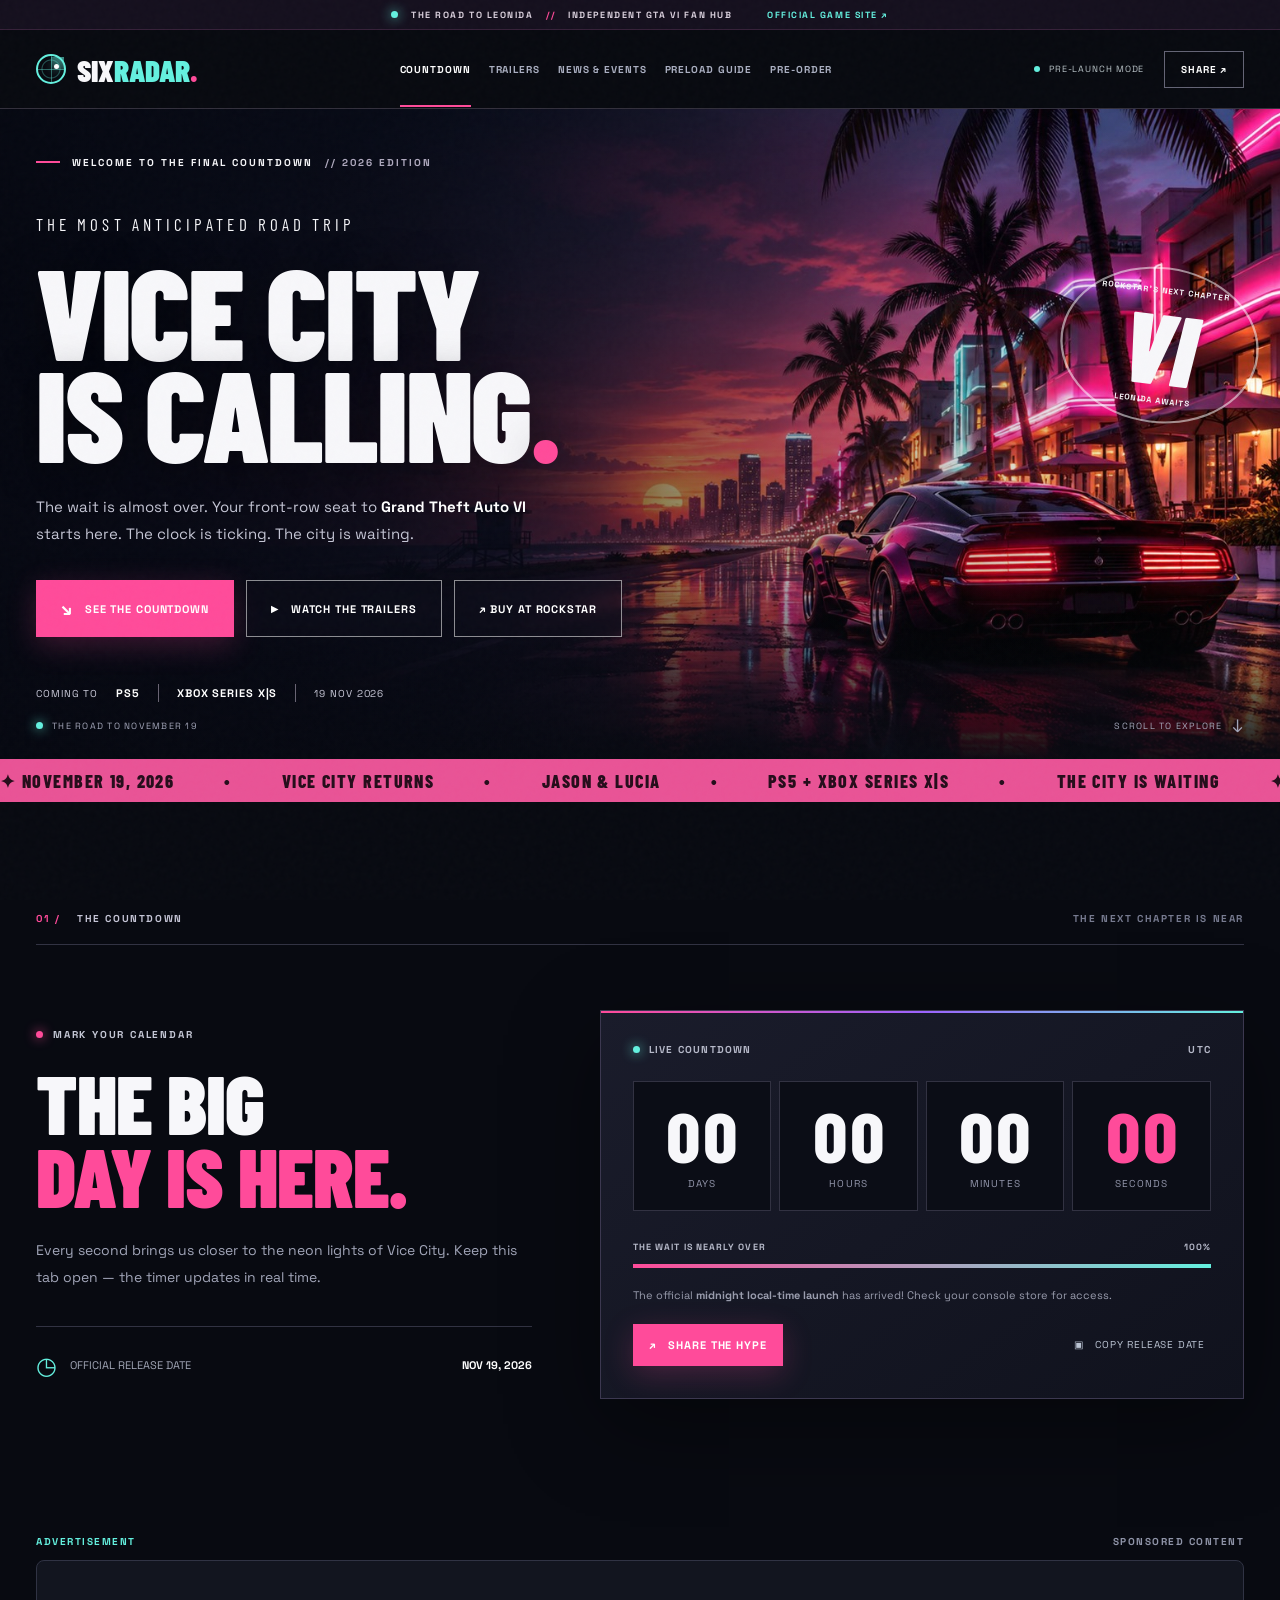
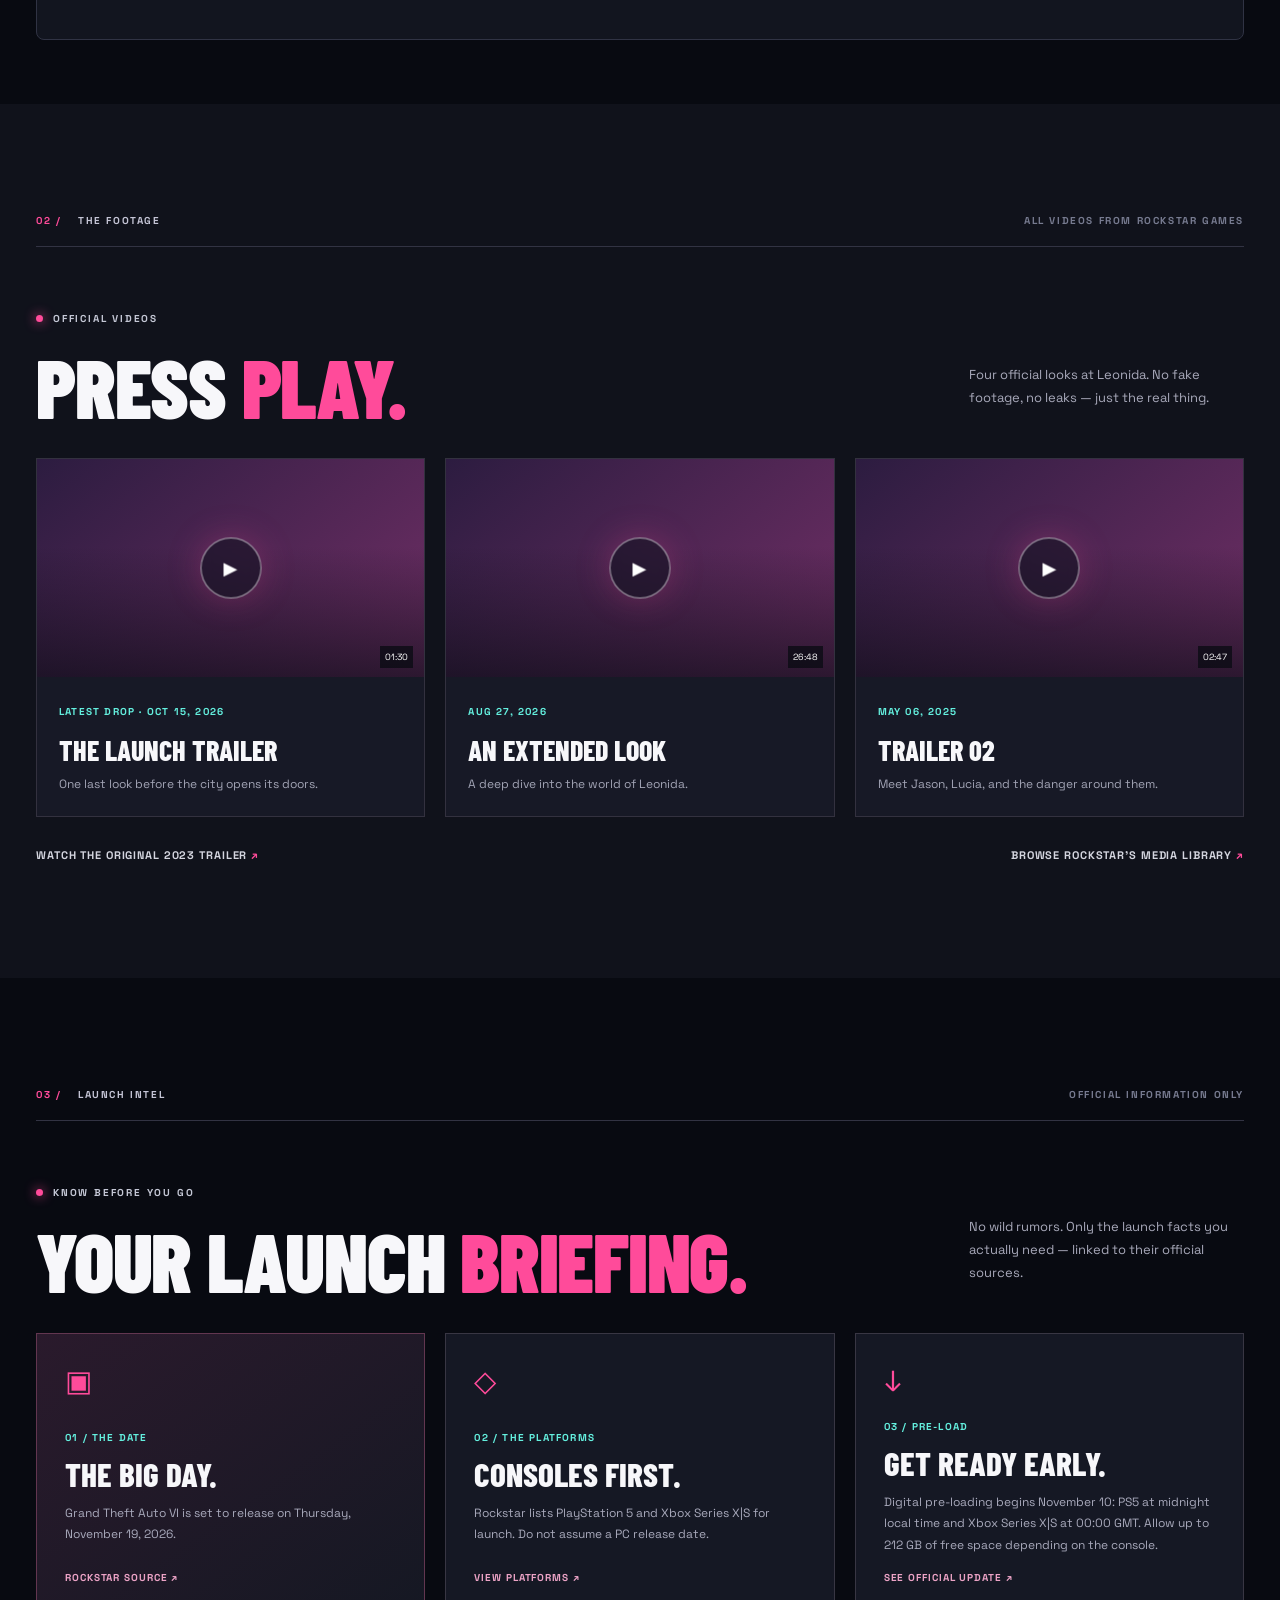
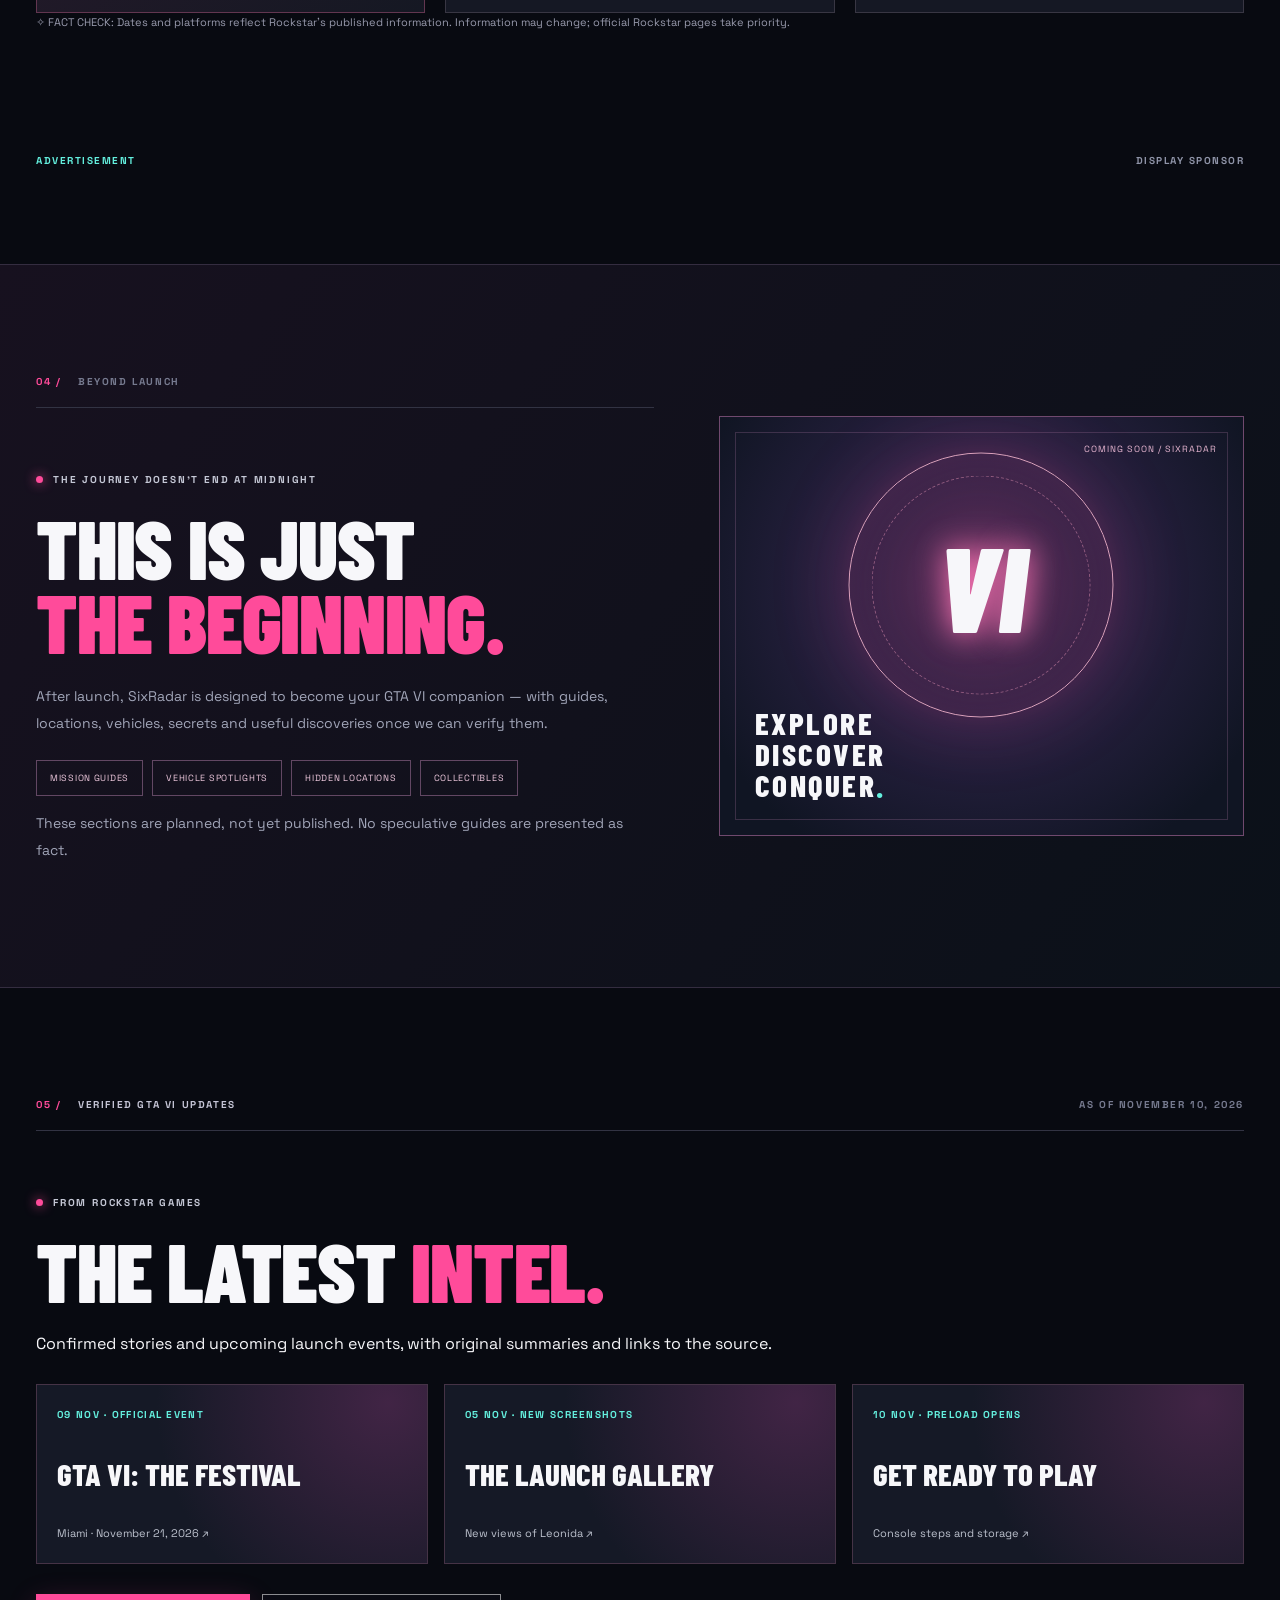
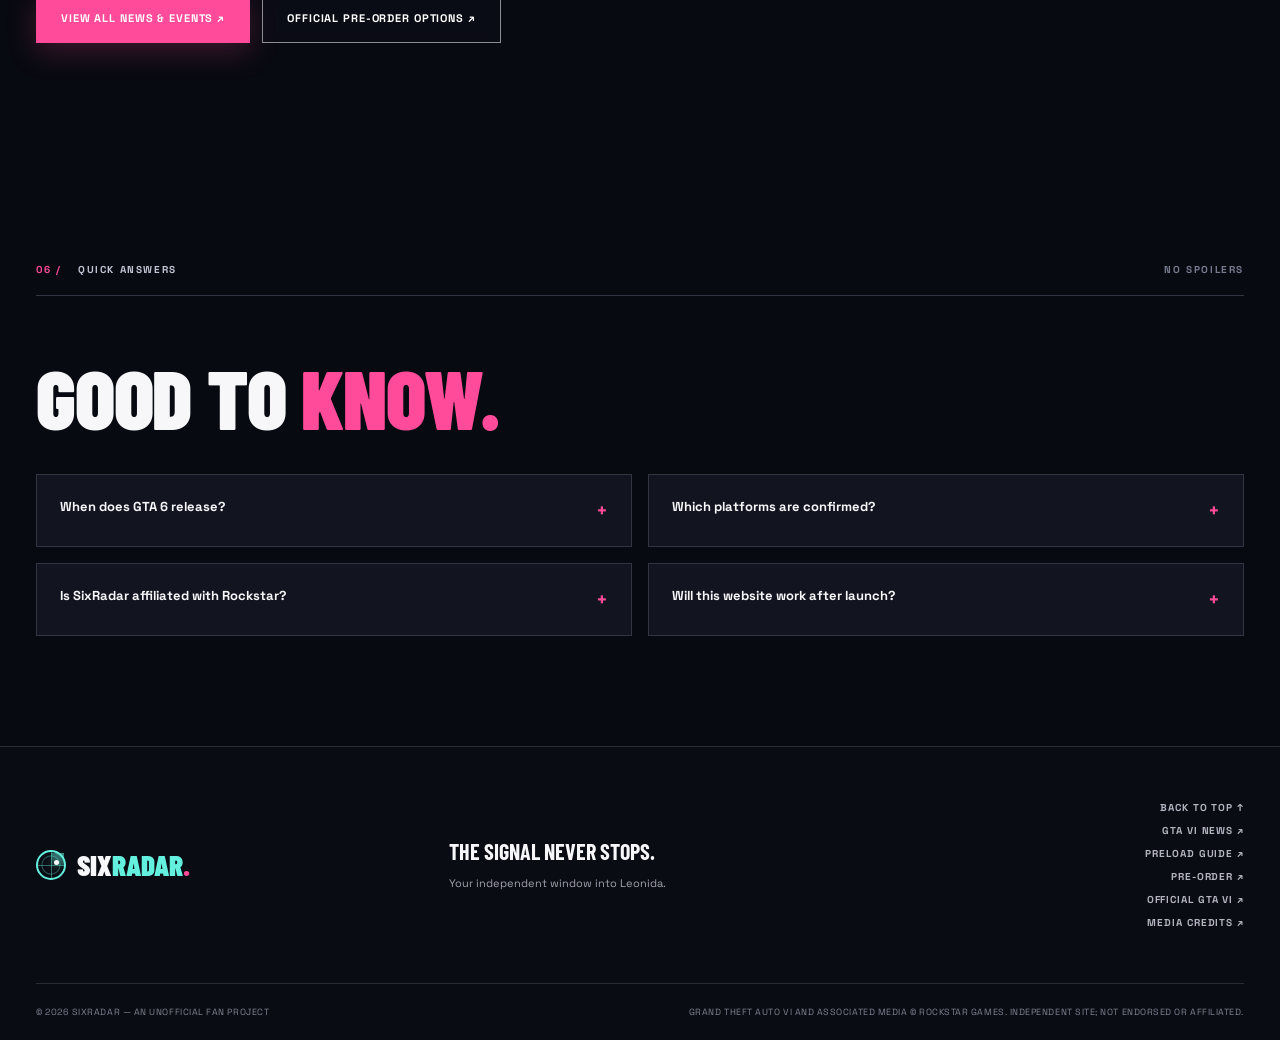
==== commit 568f1f3d: "Link homepage GTA VI buy button directly to official Rockstar Store" ====
--- a/index.html
+++ b/index.html
@@ -43,7 +43,7 @@
           <div class="hero-label">THE MOST ANTICIPATED ROAD TRIP</div>
           <h1 id="hero-title">VICE CITY<br/><span>IS CALLING<span class="period">.</span></span></h1>
           <p class="hero-sub">The wait is almost over. Your front-row seat to <strong>Grand Theft Auto VI</strong> starts here. The clock is ticking. The city is waiting.</p>
-          <div class="hero-cta"><a href="#countdown" class="btn btn-primary"><span class="arrow-circle">↘</span> SEE THE COUNTDOWN</a><a href="#trailers" class="btn btn-glass"><span class="play-small">▶</span> WATCH THE TRAILERS</a><a href="preorder.html" class="btn btn-glass">↗ OFFICIAL PRE-ORDER</a></div>
+          <div class="hero-cta"><a href="#countdown" class="btn btn-primary"><span class="arrow-circle">↘</span> SEE THE COUNTDOWN</a><a href="#trailers" class="btn btn-glass"><span class="play-small">▶</span> WATCH THE TRAILERS</a><a href="https://store.rockstargames.com/game/buy-gta-vi" target="_blank" rel="noopener noreferrer" class="btn btn-glass" aria-label="Pre-order Grand Theft Auto VI on Rockstar Store (opens in a new tab)">↗ BUY AT ROCKSTAR</a></div>
           <div class="hero-platforms"><span>COMING TO</span><strong>PS5</strong><span class="platform-divide"></span><strong>XBOX SERIES X|S</strong><span class="platform-divide"></span><span>19 NOV 2026</span></div>
         </div>
         <div class="hero-stamp"><span class="stamp-mini">ROCKSTAR'S NEXT CHAPTER</span><strong>VI</strong><span>LEONIDA AWAITS</span></div>
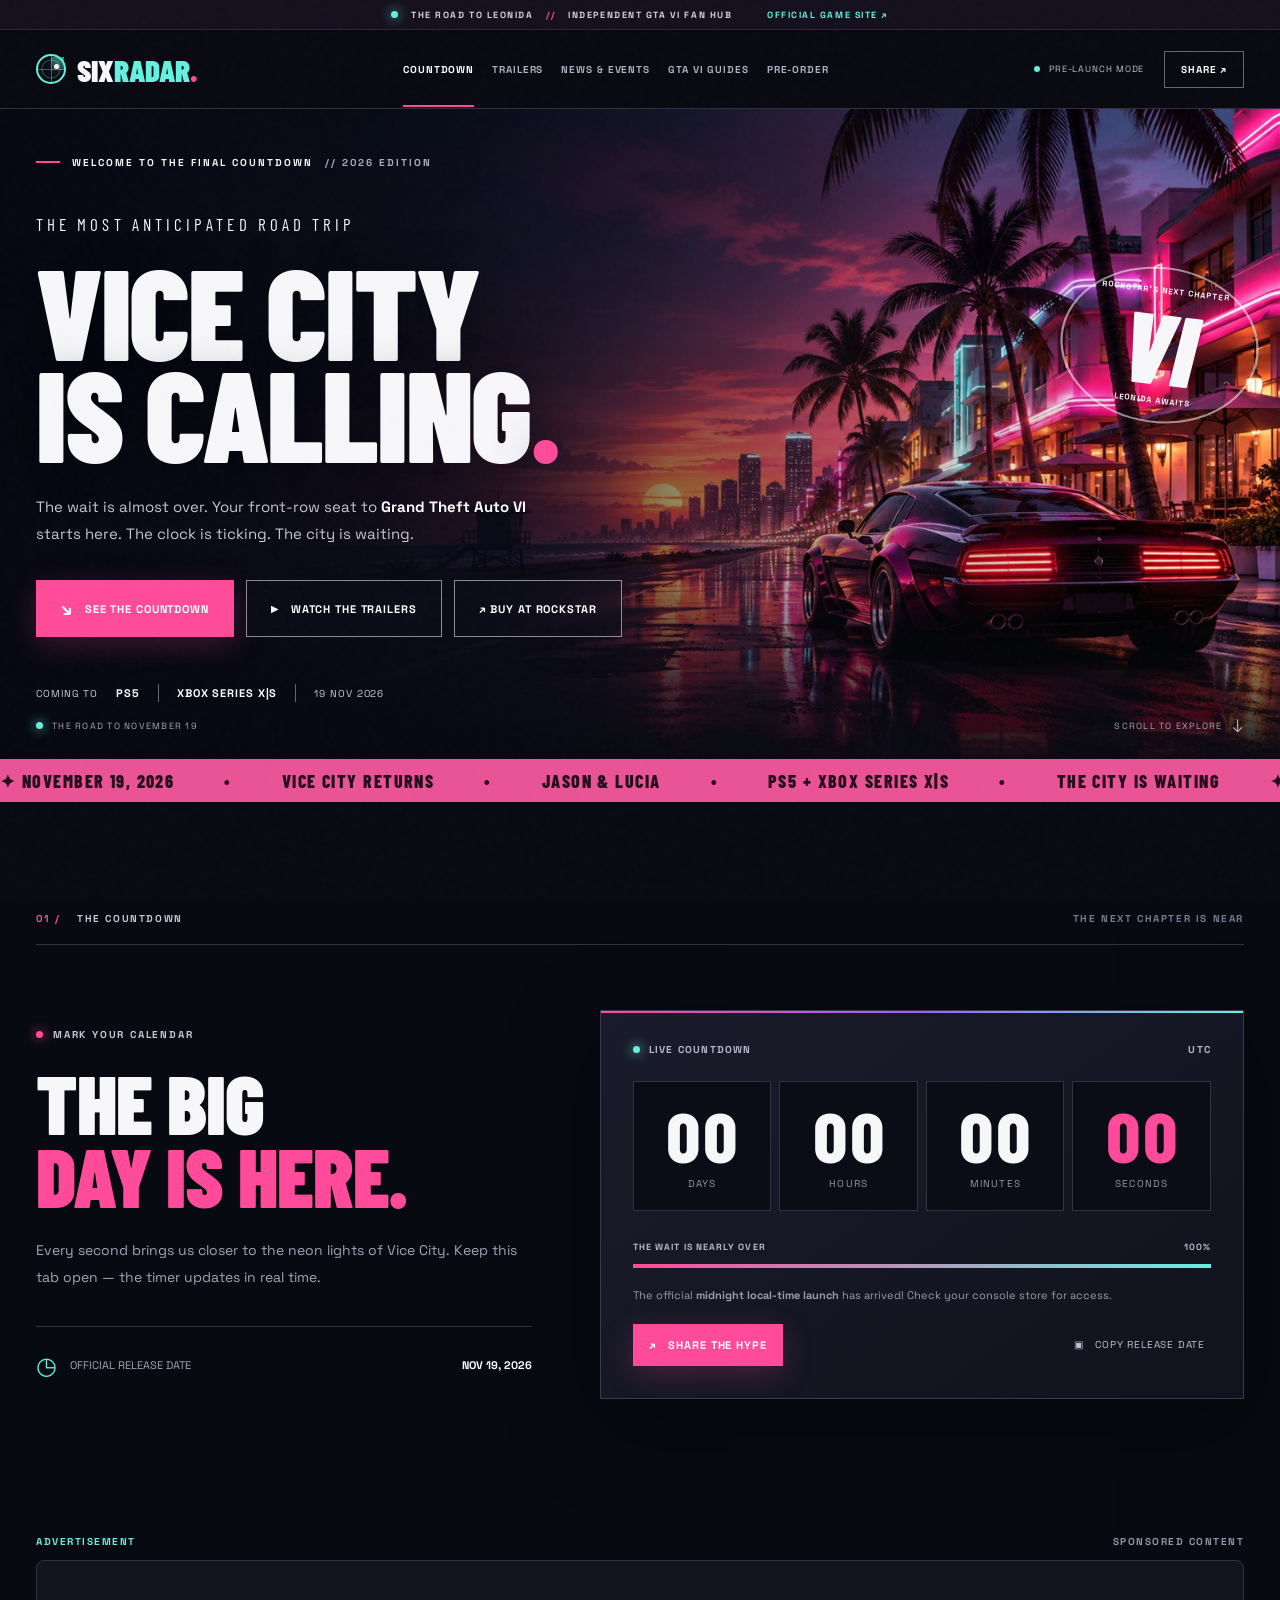
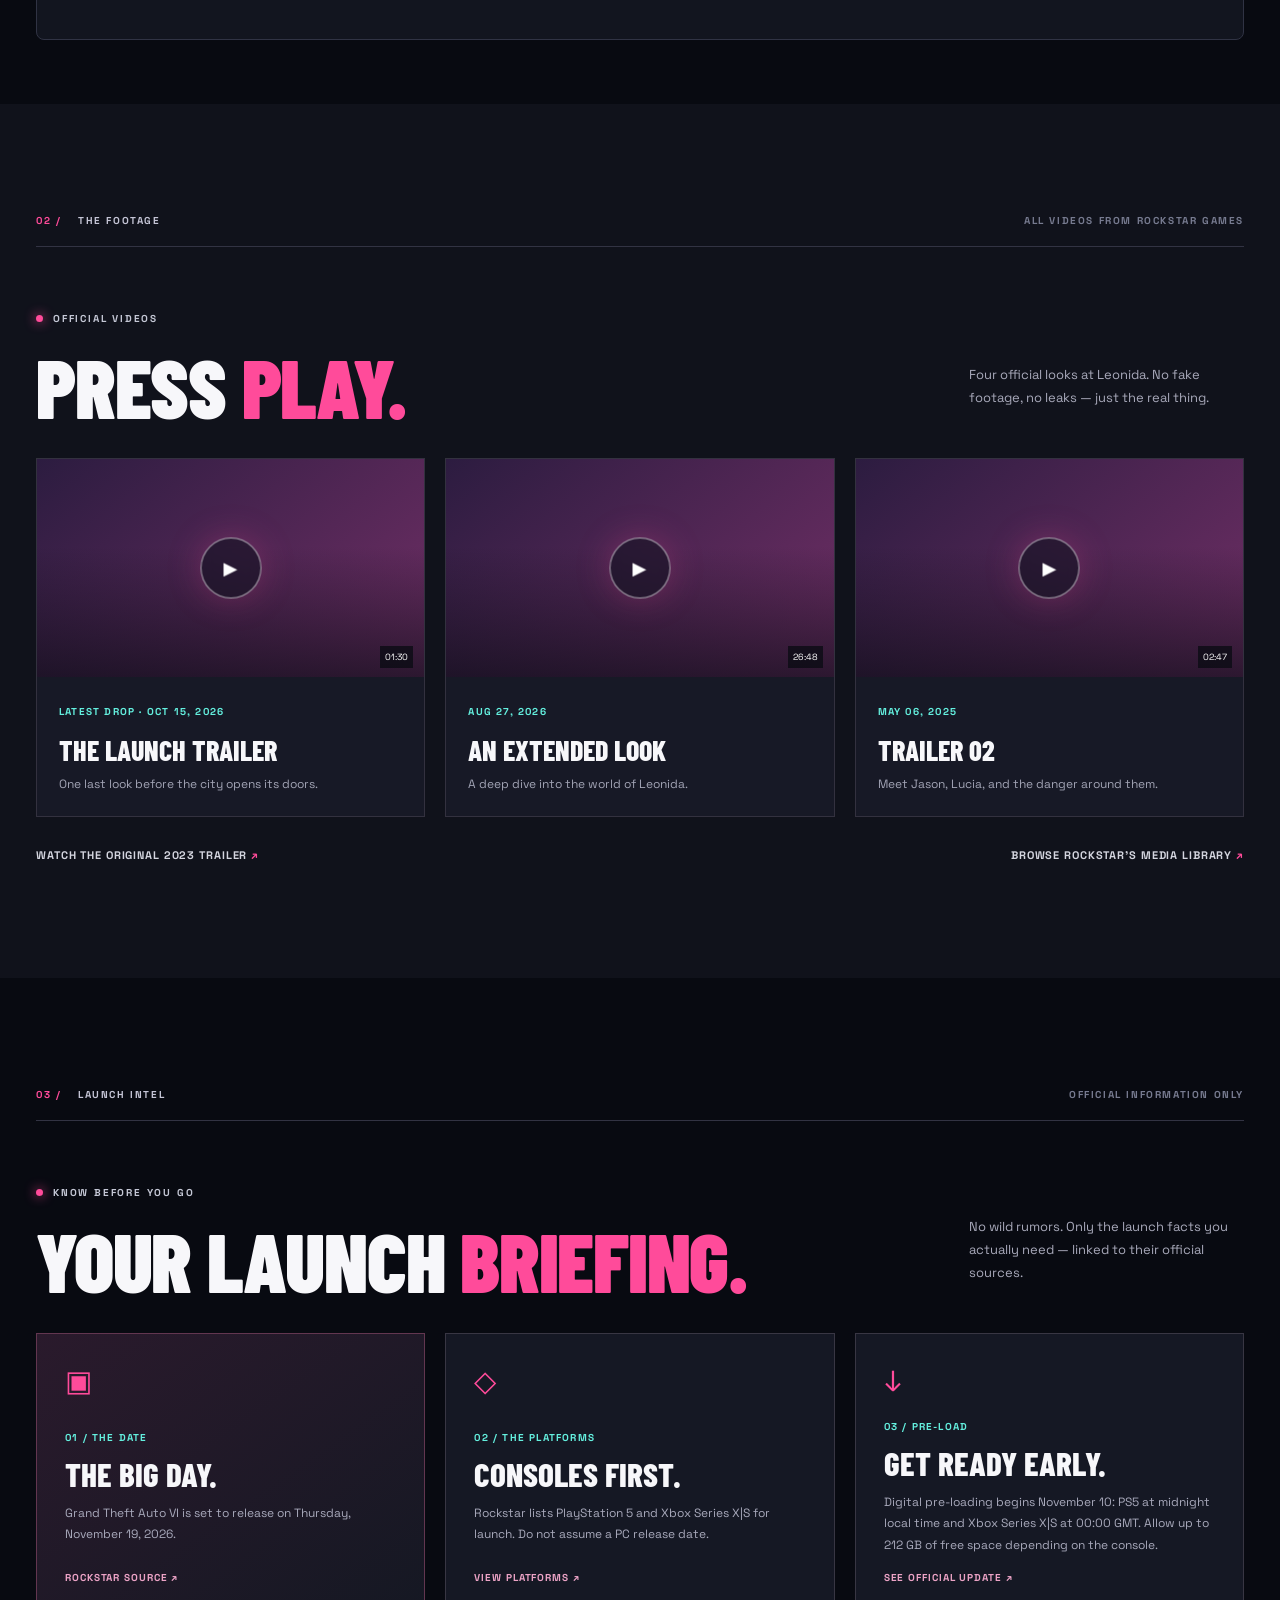
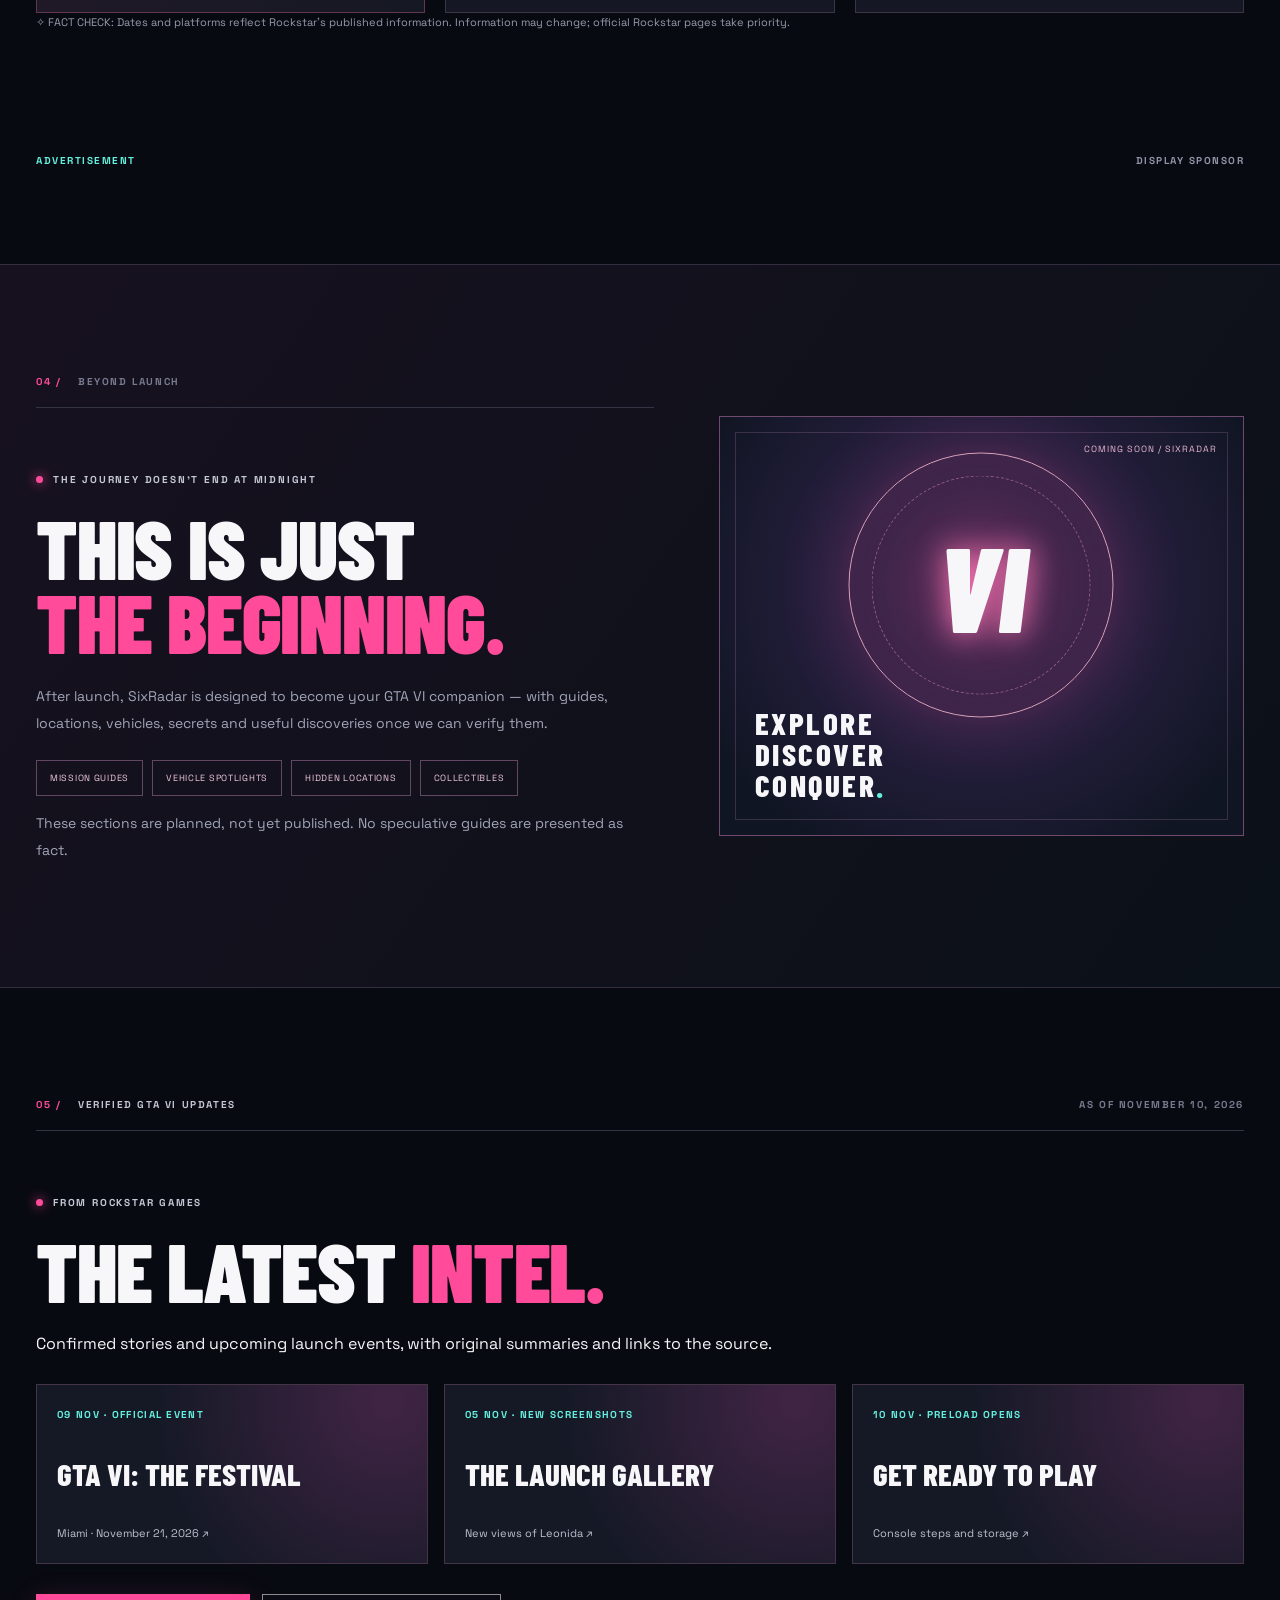
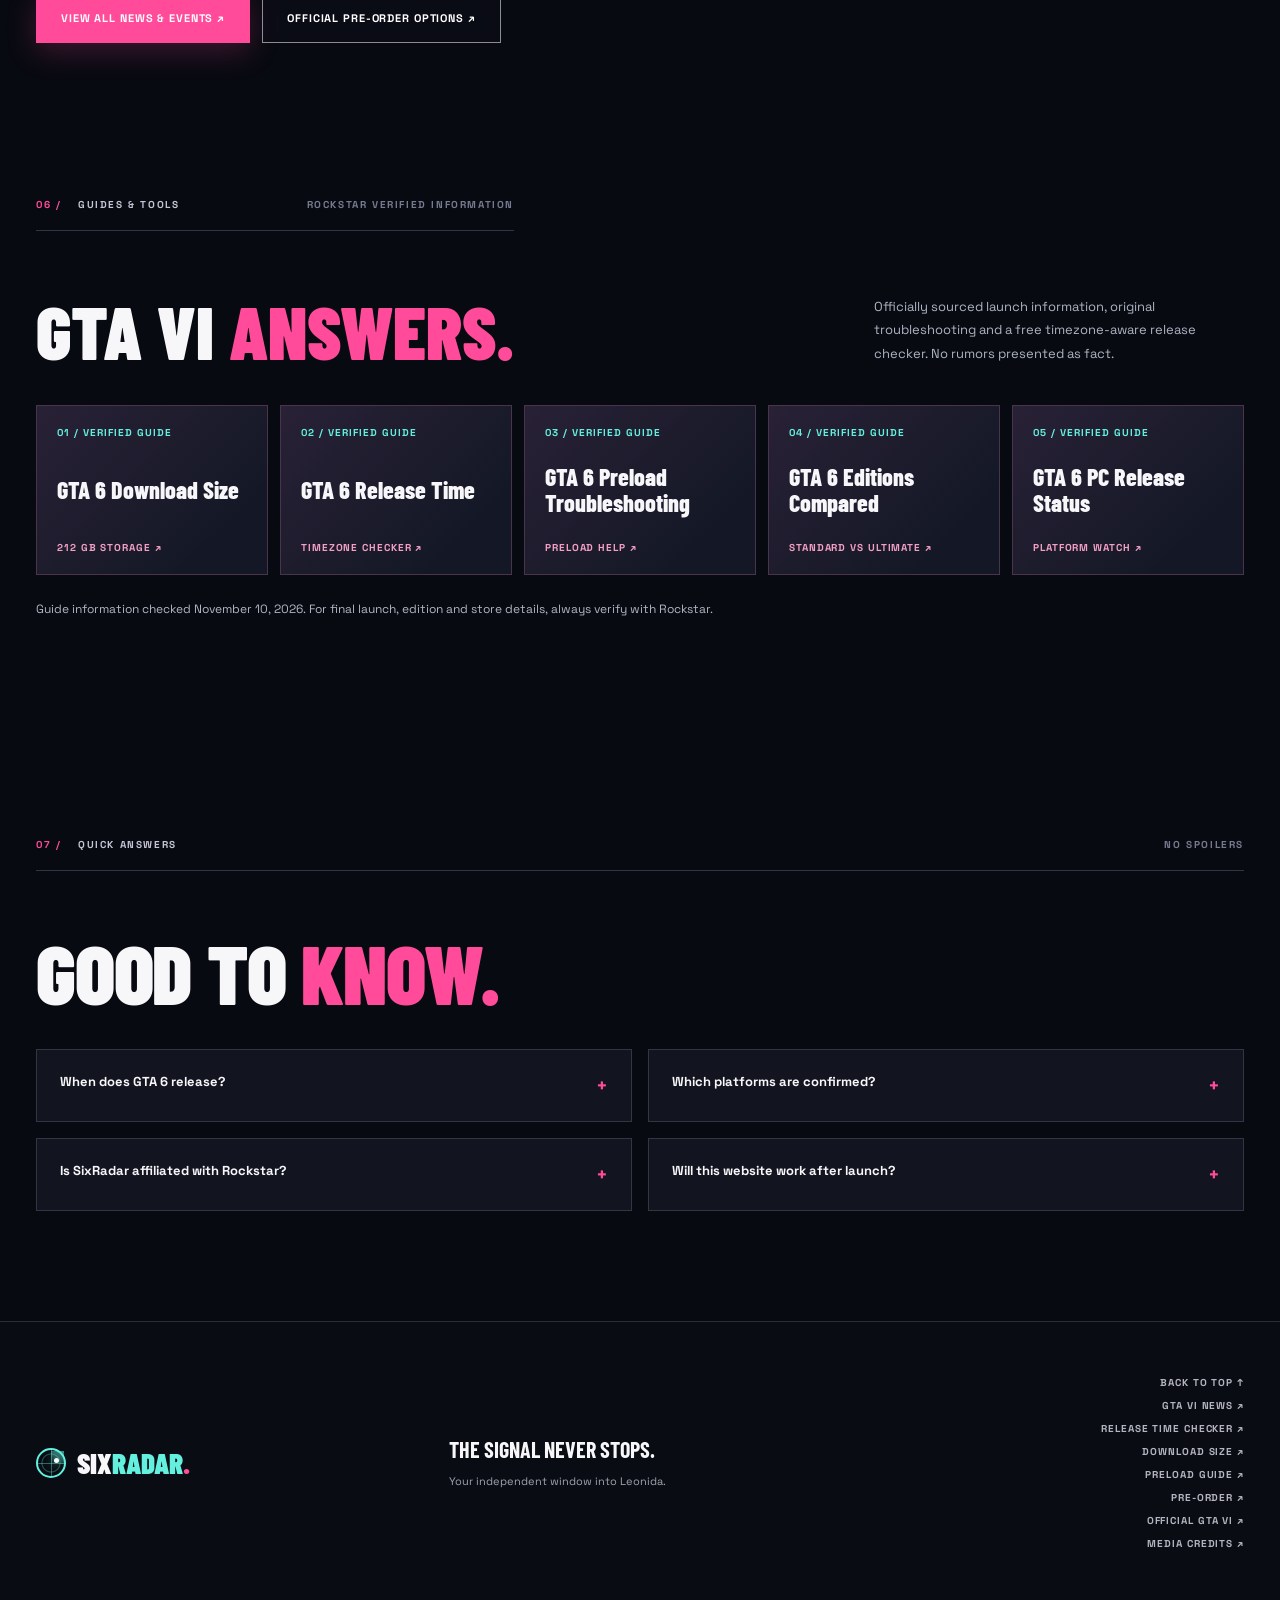
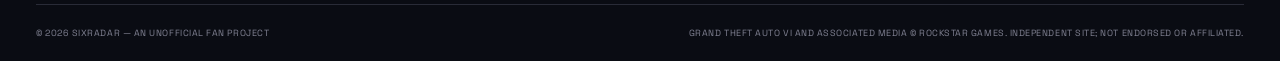
==== commit 26274667: "Add five source-verified GTA VI SEO guides, timezone release checker, schema, navigation and nine-pa" ====
--- a/index.html
+++ b/index.html
@@ -19,6 +19,7 @@
   <link rel="preconnect" href="https://fonts.gstatic.com" crossorigin />
   <link href="https://fonts.googleapis.com/css2?family=Barlow+Condensed:wght@500;600;700;800;900&family=Space+Grotesk:wght@400;500;600;700&display=swap" rel="stylesheet" />
   <link rel="stylesheet" href="styles.css" />
+  <link rel="stylesheet" href="seo.css" />
   <script type="application/ld+json">{"@context":"https://schema.org","@type":"WebSite","name":"SixRadar","description":"Independent Grand Theft Auto VI fan launch hub with countdown, media, and guides.","inLanguage":"en"}</script>
 </head>
 <body>
@@ -28,11 +29,11 @@
     <div class="header-wrap">
       <a class="wordmark" href="#top" aria-label="SixRadar home"><span class="radar-mark"><span class="radar-sweep"></span><span class="radar-dot"></span></span><span>SIX<span class="accent">RADAR</span><i>.</i></span></a>
       <nav class="desktop-nav" aria-label="Main navigation">
-        <a href="#countdown" class="selected">COUNTDOWN</a><a href="#trailers">TRAILERS</a><a href="news.html">NEWS & EVENTS</a><a href="preload.html">PRELOAD GUIDE</a><a href="preorder.html">PRE-ORDER</a>
+        <a href="#countdown" class="selected">COUNTDOWN</a><a href="#trailers">TRAILERS</a><a href="news.html">NEWS & EVENTS</a><a href="#seo-guides">GTA VI GUIDES</a><a href="preorder.html">PRE-ORDER</a>
       </nav>
       <div class="header-actions"><span class="online"><span></span> PRE-LAUNCH MODE</span><button class="menu-toggle" id="menu-toggle" aria-label="Toggle menu" aria-controls="mobile-nav" aria-expanded="false"><span></span><span></span><span></span></button><button class="small-share" id="share-header">SHARE <span aria-hidden="true">↗</span></button></div>
     </div>
-    <nav class="mobile-nav" id="mobile-nav" aria-label="Mobile navigation" hidden><a href="#countdown">COUNTDOWN</a><a href="#trailers">TRAILERS</a><a href="news.html">NEWS & EVENTS</a><a href="preload.html">PRELOAD GUIDE</a><a href="preorder.html">PRE-ORDER</a></nav>
+    <nav class="mobile-nav" id="mobile-nav" aria-label="Mobile navigation" hidden><a href="#countdown">COUNTDOWN</a><a href="#trailers">TRAILERS</a><a href="news.html">NEWS & EVENTS</a><a href="#seo-guides">GTA VI GUIDES</a><a href="preorder.html">PRE-ORDER</a></nav>
   </header>
   <main>
     <section class="hero" aria-labelledby="hero-title">
@@ -119,9 +120,19 @@
       <div class="home-hub-actions"><a class="btn btn-primary" href="news.html">VIEW ALL NEWS & EVENTS ↗</a><a class="btn btn-glass" href="preorder.html">OFFICIAL PRE-ORDER OPTIONS ↗</a></div>
     </section>
 
-    <section class="faq section page-width" aria-labelledby="faq-heading"><div class="section-topline"><span><span class="section-number">06 /</span> QUICK ANSWERS</span><span>NO SPOILERS</span></div><h2 id="faq-heading">GOOD TO <em>KNOW.</em></h2><div class="faq-grid"><details><summary>When does GTA 6 release? <span>+</span></summary><p>Rockstar has announced November 19, 2026. Rockstar confirms release at midnight in your local timezone on November 19, 2026 for PS5 and Xbox Series X|S.</p></details><details><summary>Which platforms are confirmed? <span>+</span></summary><p>Rockstar lists PlayStation 5 and Xbox Series X|S. For other platforms, look for a direct announcement from Rockstar rather than rumors.</p></details><details><summary>Is SixRadar affiliated with Rockstar? <span>+</span></summary><p>No. SixRadar is an independent, unofficial fan project. Grand Theft Auto and related artwork/video content are the property of Rockstar Games and their respective owners.</p></details><details><summary>Will this website work after launch? <span>+</span></summary><p>Yes. The countdown automatically switches to a launch-day message, while the roadmap is ready for post-launch guides and verified discoveries.</p></details></div></section>
+    <section class="home-seo-section page-width" id="seo-guides" aria-labelledby="seo-guides-title">
+<div class="home-seo-heading"><div><div class="section-topline"><span><span class="section-number">06 /</span> GUIDES & TOOLS</span><span>ROCKSTAR VERIFIED INFORMATION</span></div>
+<h2 id="seo-guides-title">GTA VI <em>ANSWERS.</em></h2></div><p>Officially sourced launch information, original troubleshooting and a free timezone-aware release checker. No rumors presented as fact.</p></div>
+<div class="home-seo-grid"><a href="gta-6-download-size.html" class="seo-guide-card"><span class="seo-guide-num">01 / VERIFIED GUIDE</span><span class="seo-guide-label">GTA 6 Download Size</span><small>212 GB STORAGE ↗</small></a>
+<a href="gta-6-release-time.html" class="seo-guide-card"><span class="seo-guide-num">02 / VERIFIED GUIDE</span><span class="seo-guide-label">GTA 6 Release Time</span><small>TIMEZONE CHECKER ↗</small></a>
+<a href="gta-6-preload-fix.html" class="seo-guide-card"><span class="seo-guide-num">03 / VERIFIED GUIDE</span><span class="seo-guide-label">GTA 6 Preload Troubleshooting</span><small>PRELOAD HELP ↗</small></a>
+<a href="gta-6-editions.html" class="seo-guide-card"><span class="seo-guide-num">04 / VERIFIED GUIDE</span><span class="seo-guide-label">GTA 6 Editions Compared</span><small>STANDARD VS ULTIMATE ↗</small></a>
+<a href="gta-6-pc-release.html" class="seo-guide-card"><span class="seo-guide-num">05 / VERIFIED GUIDE</span><span class="seo-guide-label">GTA 6 PC Release Status</span><small>PLATFORM WATCH ↗</small></a></div>
+<p class="seo-notice">Guide information checked November 10, 2026. For final launch, edition and store details, always verify with Rockstar.</p>
+</section>
+<section class="faq section page-width" aria-labelledby="faq-heading"><div class="section-topline"><span><span class="section-number">07 /</span> QUICK ANSWERS</span><span>NO SPOILERS</span></div><h2 id="faq-heading">GOOD TO <em>KNOW.</em></h2><div class="faq-grid"><details><summary>When does GTA 6 release? <span>+</span></summary><p>Rockstar has announced November 19, 2026. Rockstar confirms release at midnight in your local timezone on November 19, 2026 for PS5 and Xbox Series X|S.</p></details><details><summary>Which platforms are confirmed? <span>+</span></summary><p>Rockstar lists PlayStation 5 and Xbox Series X|S. For other platforms, look for a direct announcement from Rockstar rather than rumors.</p></details><details><summary>Is SixRadar affiliated with Rockstar? <span>+</span></summary><p>No. SixRadar is an independent, unofficial fan project. Grand Theft Auto and related artwork/video content are the property of Rockstar Games and their respective owners.</p></details><details><summary>Will this website work after launch? <span>+</span></summary><p>Yes. The countdown automatically switches to a launch-day message, while the roadmap is ready for post-launch guides and verified discoveries.</p></details></div></section>
   </main>
-  <footer><div class="footer-inner page-width"><div class="footer-logo wordmark"><span class="radar-mark"><span class="radar-sweep"></span><span class="radar-dot"></span></span><span>SIX<span class="accent">RADAR</span><i>.</i></span></div><p>THE SIGNAL NEVER STOPS.<br/><span>Your independent window into Leonida.</span></p><div class="footer-links"><a href="#top">BACK TO TOP ↑</a><a href="news.html">GTA VI NEWS ↗</a><a href="preload.html">PRELOAD GUIDE ↗</a><a href="preorder.html">PRE-ORDER ↗</a><a href="https://www.rockstargames.com/VI" target="_blank" rel="noopener noreferrer">OFFICIAL GTA VI ↗</a><a href="https://www.rockstargames.com/VI/media" target="_blank" rel="noopener noreferrer">MEDIA CREDITS ↗</a></div></div><div class="footer-bottom page-width"><span>© 2026 SIXRADAR — AN UNOFFICIAL FAN PROJECT</span><span>GRAND THEFT AUTO VI AND ASSOCIATED MEDIA © ROCKSTAR GAMES. INDEPENDENT SITE; NOT ENDORSED OR AFFILIATED.</span></div></footer>
+  <footer><div class="footer-inner page-width"><div class="footer-logo wordmark"><span class="radar-mark"><span class="radar-sweep"></span><span class="radar-dot"></span></span><span>SIX<span class="accent">RADAR</span><i>.</i></span></div><p>THE SIGNAL NEVER STOPS.<br/><span>Your independent window into Leonida.</span></p><div class="footer-links"><a href="#top">BACK TO TOP ↑</a><a href="news.html">GTA VI NEWS ↗</a><a href="gta-6-release-time.html">RELEASE TIME CHECKER ↗</a><a href="gta-6-download-size.html">DOWNLOAD SIZE ↗</a><a href="preload.html">PRELOAD GUIDE ↗</a><a href="preorder.html">PRE-ORDER ↗</a><a href="https://www.rockstargames.com/VI" target="_blank" rel="noopener noreferrer">OFFICIAL GTA VI ↗</a><a href="https://www.rockstargames.com/VI/media" target="_blank" rel="noopener noreferrer">MEDIA CREDITS ↗</a></div></div><div class="footer-bottom page-width"><span>© 2026 SIXRADAR — AN UNOFFICIAL FAN PROJECT</span><span>GRAND THEFT AUTO VI AND ASSOCIATED MEDIA © ROCKSTAR GAMES. INDEPENDENT SITE; NOT ENDORSED OR AFFILIATED.</span></div></footer>
   <div class="video-modal" id="video-modal" role="dialog" aria-modal="true" aria-labelledby="modal-title" aria-hidden="true"><div class="modal-backdrop" data-close="true"></div><div class="modal-container"><div class="modal-header"><h3 id="modal-title">OFFICIAL VIDEO</h3><button class="modal-close" aria-label="Close video" id="close-modal">✕</button></div><div class="video-player" id="video-player"></div><a href="https://www.youtube.com/@RockstarGames" class="watch-source" target="_blank" rel="noopener noreferrer">WATCH MORE ON ROCKSTAR'S YOUTUBE ↗</a></div></div>
   <div class="toast" id="toast" role="status" aria-live="polite"></div>
   <script src="script.js" defer></script>
--- a/seo.css
+++ b/seo.css
@@ -0,0 +1,32 @@
+
+/* SixRadar search guides: readable editorial pages and accessible timezone tool */
+.hub-hero-guide{min-height:450px}.hub-hero-guide .hub-hero-content{padding:78px 0 60px}.hub-hero-guide h1{font-size:clamp(65px,8.5vw,115px)}
+.seo-breadcrumb{display:flex;gap:12px;align-items:center;flex-wrap:wrap;color:#8e97ae;font-size:10px;letter-spacing:.12em;font-weight:700;padding-top:28px}
+.seo-breadcrumb a{color:#c2cfde}.seo-breadcrumb a:hover{color:var(--cyan)}
+.seo-article{padding:55px 0 65px;max-width:1000px}.seo-article-top{display:flex;gap:16px;justify-content:space-between;align-items:center;margin-bottom:20px;color:#909aab;font-size:10px;letter-spacing:.11em}
+.seo-article h2,.seo-band-content h2,.seo-sources h2{font:800 clamp(38px,4.8vw,64px)/1 var(--display);margin:25px 0 20px}.seo-article h2 em{color:var(--pink);font-style:normal}
+.seo-article p,.seo-band-content p,.seo-source-region p{font-size:15px;color:#bfc4d2;line-height:1.92;max-width:840px}
+.seo-article p strong,.seo-band-content strong{color:white}
+.seo-copy-section{margin:45px 0;border-top:1px solid #393946;padding-top:20px}.seo-copy-section h2,.seo-band-content h2{font-size:clamp(35px,4vw,48px)}
+.seo-highlight{padding:24px 27px;border-left:3px solid var(--cyan);background:#14202b;margin:30px 0}.seo-highlight strong{font:800 21px var(--display)}.seo-highlight p{margin:9px 0 0;font-size:13px}
+.seo-fact-list{color:#c7cbda;line-height:2;font-size:14px;padding-left:26px}.seo-fact-list li{margin:8px 0}.seo-article a:not(.hub-button),.seo-band-content a:not(.hub-button){color:var(--cyan);text-decoration:underline;text-underline-offset:3px}
+.seo-metric-row,.seo-platform-grid{display:grid;grid-template-columns:repeat(3,minmax(0,1fr));gap:12px;margin:33px 0}.seo-metric-row>div,.seo-platform-grid>div{border:1px solid #434057;padding:25px 16px;background:linear-gradient(130deg,#2a2337,#141823);display:flex;flex-direction:column;gap:9px;align-items:center;text-align:center}
+.seo-metric-row strong,.seo-platform-grid strong{font:900 65px var(--display);color:#fff}.seo-metric-row strong small{font-size:31px;color:var(--pink)}
+.seo-metric-row span,.seo-platform-grid span{font-size:10px;letter-spacing:.13em;color:var(--cyan);font-weight:700}
+.seo-table-wrap{max-width:100%;overflow-x:auto}.seo-table{width:100%;min-width:420px;border-collapse:collapse;margin:26px 0;color:#d8dbe3;font-size:13px}.seo-table th{background:#252033;color:var(--cyan);text-align:left;font-size:11px;letter-spacing:.07em}.seo-table td,.seo-table th{border:1px solid #404052;padding:15px;vertical-align:top}.seo-table tr:nth-child(even) td{background:#171a26}
+.seo-steps-grid{display:grid;grid-template-columns:repeat(2,1fr);gap:13px;margin:35px 0}.seo-step{background:#161b28;border:1px solid #414053;padding:18px}.seo-step>span{font:800 28px var(--display);color:var(--pink);display:block}.seo-step strong{font:800 23px var(--display);display:block;margin-top:8px}.seo-step p{font-size:12px;line-height:1.7}
+.seo-band-content{max-width:1000px}.seo-source-region{padding:65px 0 10px;max-width:1000px}.seo-sources{padding:24px 27px;background:#121822;border:1px solid #353c49}.seo-sources h2{font-size:35px;margin-top:3px}.seo-sources ul{padding-left:20px}.seo-sources li{margin:12px 0;font-size:13px}.seo-source-link{color:var(--cyan);text-decoration:underline;text-underline-offset:3px}
+.seo-related{padding-top:55px}.seo-guides-grid{display:grid;grid-template-columns:repeat(3,minmax(0,1fr));gap:14px}
+.seo-mini-link,.seo-guide-card{background:linear-gradient(135deg,#292136,#141826 78%);border:1px solid #4a3449;min-height:116px;padding:20px;display:flex;flex-direction:column;gap:12px;justify-content:space-between;transition:.2s}
+.seo-mini-link:hover,.seo-guide-card:hover{transform:translateY(-2px);border-color:var(--pink)}.seo-mini-link>span,.seo-guide-num{color:var(--cyan);font-size:10px;font-weight:700;letter-spacing:.1em}.seo-mini-link>strong,.seo-guide-label{font:800 24px var(--display);line-height:1.08}.seo-guide-card{min-height:170px}.seo-guide-card small{color:#f4a0c6;font-size:10px;font-weight:800;letter-spacing:.09em}
+.home-seo-grid{display:grid;grid-template-columns:repeat(5,minmax(0,1fr));gap:12px;margin:27px 0 24px}.home-seo-heading{display:flex;align-items:flex-end;justify-content:space-between;gap:30px}.home-seo-heading h2{font:900 clamp(48px,5.8vw,82px)/.95 var(--display);margin:12px 0}.home-seo-heading h2 em{color:var(--pink);font-style:normal}.home-seo-heading p{color:#aeb4c3;max-width:370px;font-size:13px;line-height:1.8}
+.home-seo-section{padding-top:45px;padding-bottom:95px}.seo-notice{color:#b1b6c5;font-size:12px;line-height:1.8;margin-top:24px}
+.seo-checker{background:linear-gradient(155deg,#1f1930,#111c28);border:1px solid #99527f;padding:26px;margin:32px 0}
+.seo-checker-head{display:flex;justify-content:space-between}.seo-checker-fields{display:grid;grid-template-columns:1fr 1fr;gap:18px;margin:25px 0}
+.seo-checker-fields label{display:block;font-size:13px;font-weight:700;margin-bottom:9px}.seo-checker-fields select{width:100%;height:50px;padding:10px 34px 10px 12px;background:#101524;color:white;border:1px solid #657085;font:13px var(--body)}.seo-checker-fields small{display:block;color:#adb6c9;font-size:11px;margin-top:8px;line-height:1.7}
+.seo-checker-results{display:grid;grid-template-columns:2fr 1fr 1fr;gap:12px}.seo-result-primary,.seo-result-secondary{border:1px solid #4b4966;background:#121626;padding:18px;display:flex;flex-direction:column;gap:12px}.seo-result-primary>span,.seo-result-secondary>span{color:var(--cyan);font-size:9px;letter-spacing:.12em;font-weight:800}.seo-result-primary>strong{font:800 33px/1.08 var(--display);color:#fff}.seo-result-secondary>strong{font:700 14px/1.4 var(--body);color:white}.seo-result-primary small{font-size:10px;color:#a9b3c5}
+.seo-countdown{display:grid;grid-template-columns:repeat(4,1fr);margin:21px 0;gap:7px}.seo-countdown>div{display:flex;flex-direction:column;align-items:center;padding:16px 4px;background:#0c101b;border:1px solid #493851}.seo-countdown strong{font:900 clamp(32px,4vw,57px) var(--display);color:var(--pink);font-variant-numeric:tabular-nums}.seo-countdown span{font-size:10px;color:#afb5c5;letter-spacing:.1em}
+.seo-status{font-size:12px!important;min-height:23px;margin:0 0 15px}.seo-checker-actions{display:flex;gap:10px;flex-wrap:wrap}
+@media(max-width:1120px){.home-seo-grid{grid-template-columns:repeat(3,minmax(0,1fr))}.seo-checker-results{grid-template-columns:1fr 1fr}.seo-result-primary{grid-column:1 / -1}}
+@media(max-width:800px){.home-seo-heading{display:block}.seo-guides-grid{grid-template-columns:1fr 1fr}.seo-checker-fields{grid-template-columns:1fr}.seo-article{padding:40px 0 50px}}
+@media(max-width:550px){.seo-metric-row,.seo-platform-grid,.seo-guides-grid,.seo-checker-results,.seo-steps-grid{grid-template-columns:1fr}.seo-result-primary{grid-column:auto}.home-seo-grid{grid-template-columns:1fr}.seo-article-top{display:block}.seo-table{font-size:12px}.seo-checker{padding:17px}.seo-result-primary>strong{font-size:30px}.seo-countdown strong{font-size:36px}.seo-metric-row strong{font-size:50px}}
